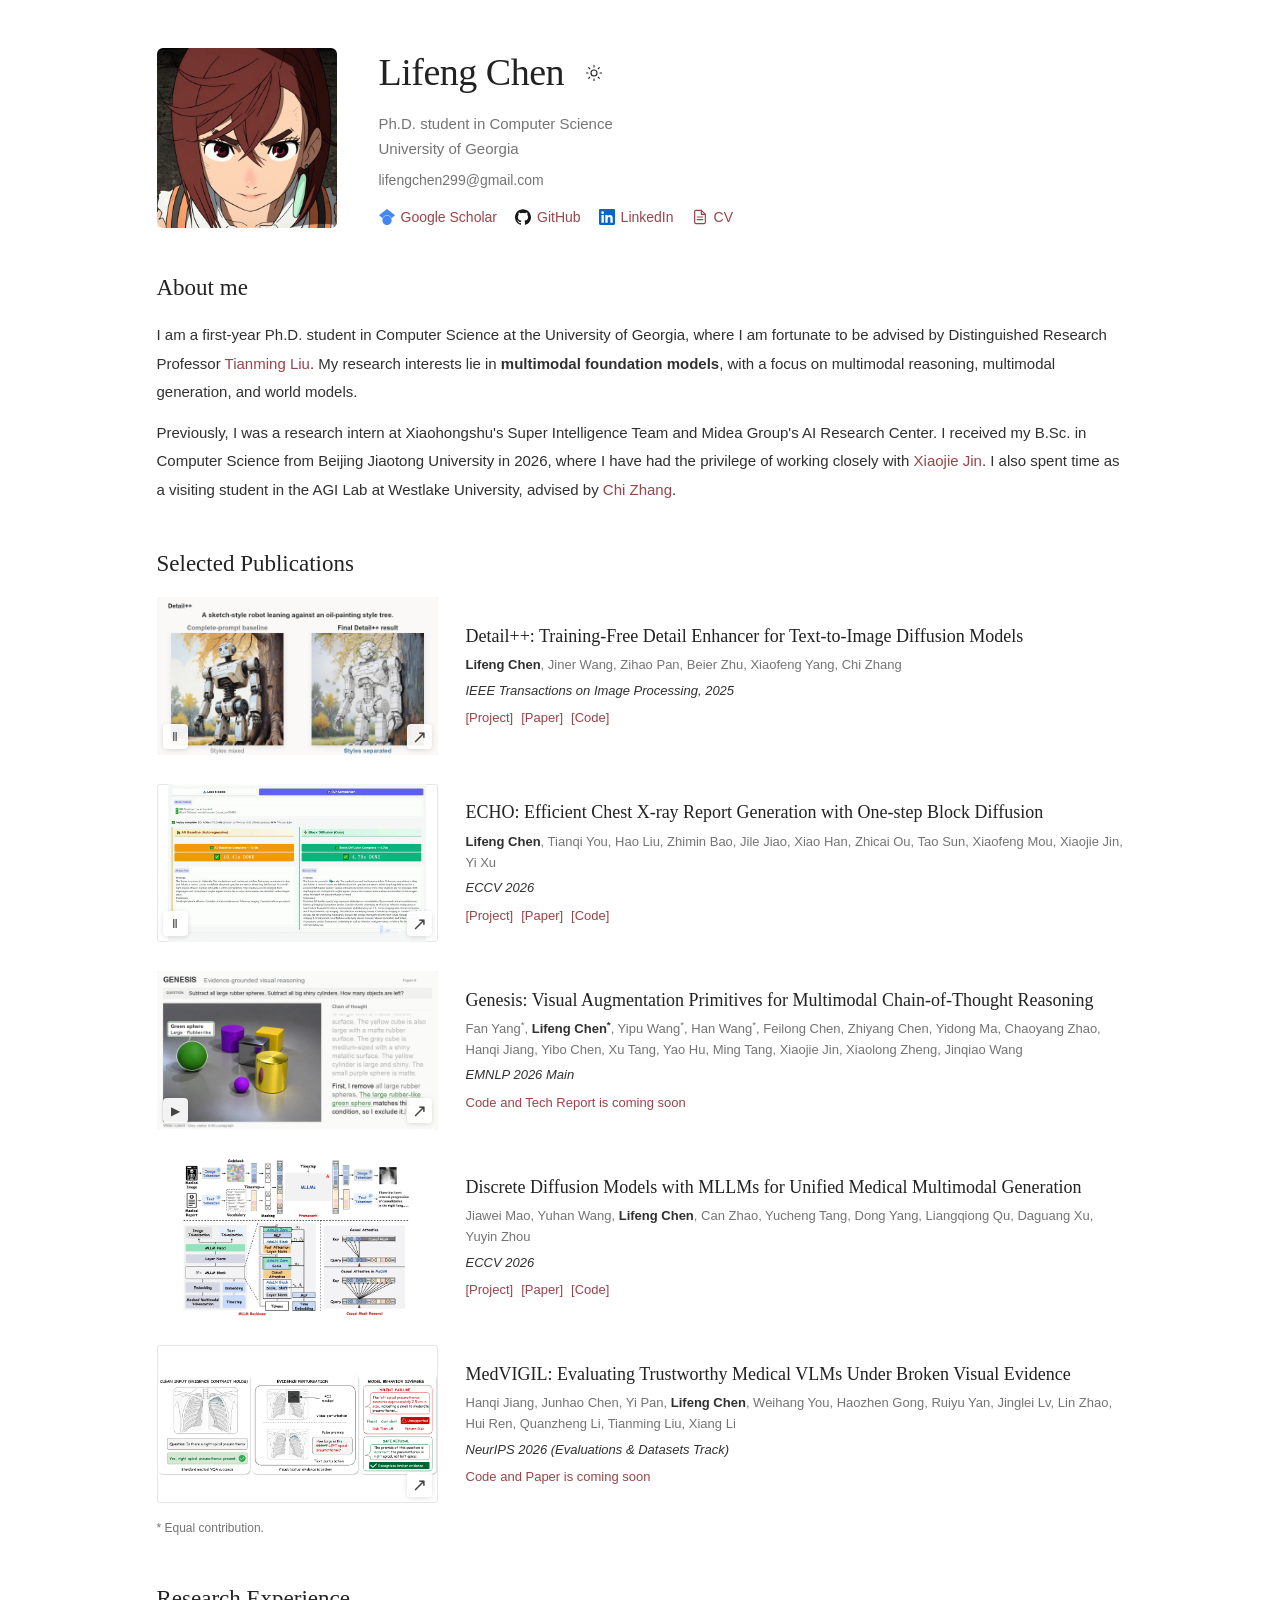
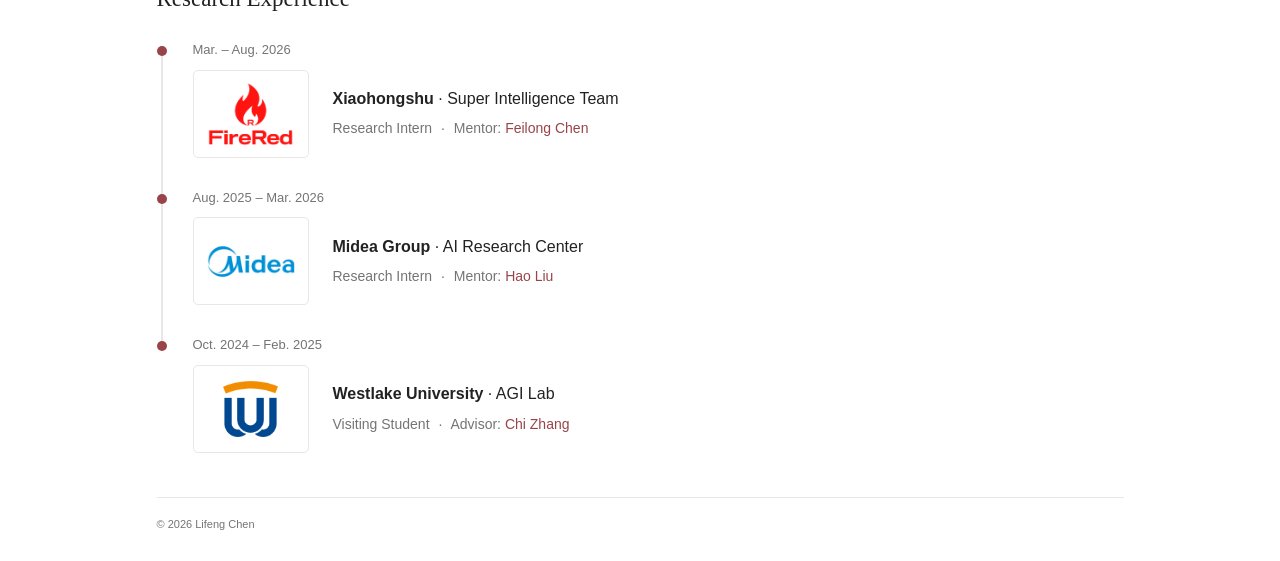
==== index.html @ bebcadd4 "Synchronize GENESIS phrase color with grounded visual cues" ====
<!doctype html>
<html lang="en">
<head>
  <meta charset="utf-8">
  <meta name="viewport" content="width=device-width, initial-scale=1">
  <meta name="color-scheme" content="light dark">
  <meta name="description" content="Lifeng Chen is a Computer Science Ph.D. student at the University of Georgia, researching multimodal foundation models, multimodal reasoning and generation, and world models.">
  <meta property="og:type" content="website">
  <meta property="og:title" content="Lifeng Chen">
  <meta property="og:description" content="Computer Science Ph.D. student at the University of Georgia. Multimodal foundation models, reasoning and generation, and world models.">
  <meta property="og:url" content="https://clf28.github.io/">
  <meta property="og:image" content="https://clf28.github.io/assets/profile-anime.webp">
  <title>Lifeng Chen</title>
  <link rel="canonical" href="https://clf28.github.io/">
  <link rel="icon" href="assets/favicon-cat.ico" type="image/x-icon" sizes="16x16 32x32 48x48">
  <link rel="icon" href="assets/favicon-cat-32.png" type="image/png" sizes="32x32">
  <link rel="apple-touch-icon" href="assets/favicon-cat-180.png" sizes="180x180">
  <link rel="stylesheet" href="style.css?v=20261006-8">
  <script src="theme.js" defer></script>
  <script src="media.js?v=20261006-1" defer></script>
</head>
<body>
  <a class="skip-link" href="#about">Skip to content</a>
  <main class="page">
    <header class="profile">
      <img class="portrait" src="assets/profile-anime.webp" alt="selected anime profile illustration" width="180" height="180" fetchpriority="high">
      <div class="profile-copy">
        <div class="name-line">
          <h1>Lifeng Chen</h1>
          <button class="theme-toggle" type="button" aria-label="Switch to dark theme" aria-pressed="false" hidden>
            <svg class="sun-icon" viewBox="0 0 24 24" aria-hidden="true"><circle cx="12" cy="12" r="4"/><path d="M12 2v2m0 16v2M2 12h2m16 0h2M4.93 4.93l1.42 1.42m11.3 11.3 1.42 1.42M4.93 19.07l1.42-1.42m11.3-11.3 1.42-1.42"/></svg>
            <svg class="moon-icon" viewBox="0 0 24 24" aria-hidden="true"><path d="M20.4 15.2A8.8 8.8 0 0 1 8.8 3.6 8.8 8.8 0 1 0 20.4 15.2Z"/></svg>
          </button>
        </div>
        <p class="affiliation">Ph.D. student in Computer Science<br>University of Georgia</p>
        <a class="email" href="mailto:lifengchen299@gmail.com">lifengchen299@gmail.com</a>
        <nav class="social-links" aria-label="Contact and profiles">
          <a href="https://scholar.google.com/citations?user=o8NyxPIAAAAJ&amp;hl=en"><img class="social-logo" src="assets/google-scholar.svg" alt="" aria-hidden="true" width="16" height="16"><span class="social-label">Google Scholar</span></a>
          <a href="https://github.com/clf28"><img class="social-logo github-logo" src="assets/github.svg" alt="" aria-hidden="true" width="16" height="16"><span class="social-label">GitHub</span></a>
          <a href="https://www.linkedin.com/in/ccconstant-chen"><img class="social-logo" src="assets/linkedin.svg?v=2" alt="" aria-hidden="true" width="16" height="16"><span class="social-label">LinkedIn</span></a>
          <a href="assets/Lifeng_Chen_CV.pdf?v=20261006" target="_blank" rel="noopener"><svg class="social-logo" viewBox="0 0 24 24" fill="none" stroke="currentColor" stroke-width="1.8" stroke-linecap="round" stroke-linejoin="round" aria-hidden="true" width="16" height="16"><path d="M14 2H6a2 2 0 0 0-2 2v16a2 2 0 0 0 2 2h12a2 2 0 0 0 2-2V8Z"/><path d="M14 2v6h6M8 12h8M8 16h8"/></svg><span class="social-label">CV</span></a>
        </nav>
      </div>
    </header>

    <section id="about" aria-labelledby="about-title">
      <h2 id="about-title">About me</h2>
      <p>I am a first-year Ph.D. student in Computer Science at the University of Georgia, where I am fortunate to be advised by Distinguished Research Professor <a href="https://llm.franklinresearch.uga.edu/tianming-liu.html">Tianming Liu</a>. My research interests lie in <strong>multimodal foundation models</strong>, with a focus on multimodal reasoning, multimodal generation, and world models.</p>
      <p>Previously, I was a research intern at Xiaohongshu's Super Intelligence Team and Midea Group's AI Research Center. I received my B.Sc. in Computer Science from Beijing Jiaotong University in 2026, where I have had the privilege of working closely with <a href="https://faculty.bjtu.edu.cn/10327/">Xiaojie Jin</a>. I also spent time as a visiting student in the AGI Lab at Westlake University, advised by <a href="https://icoz69.github.io/">Chi Zhang</a>.</p>
    </section>

    <section id="publications" aria-labelledby="publications-title">
      <h2 id="publications-title">Selected Publications</h2>
      <div class="publications">
        <article class="publication">
          <div class="paper-figure paper-media" data-title="Detail++" data-media-type="video" data-media-src="assets/detail-demo.mp4?v=20261006-7">
            <video class="paper-preview" muted loop playsinline preload="none" poster="assets/detail-poster.jpg?v=20261006-7" width="1280" height="720" aria-hidden="true"><source src="assets/detail-demo.mp4?v=20261006-7" type="video/mp4"></video>
            <button class="media-open" type="button" aria-label="Watch Detail++ animation" aria-haspopup="dialog"><span class="media-expand" aria-hidden="true">↗</span></button>
            <button class="media-toggle" type="button" aria-label="Play Detail++ preview" hidden><span aria-hidden="true">▶</span></button>
          </div>
          <div class="paper-copy">
            <h3><a href="https://detail-plus-plus.github.io/">Detail++: Training-Free Detail Enhancer for Text-to-Image Diffusion Models</a></h3>
            <p class="authors"><strong>Lifeng Chen</strong>, Jiner Wang, Zihao Pan, Beier Zhu, Xiaofeng Yang, Chi Zhang</p>
            <p class="venue">IEEE Transactions on Image Processing, 2025</p>
            <nav class="paper-links" aria-label="Detail++ resources">
              <a href="https://detail-plus-plus.github.io/">[Project]</a>
              <a href="https://arxiv.org/abs/2507.17853">[Paper]</a>
              <a href="https://github.com/clf28/Detail-plus-plus">[Code]</a>
            </nav>
          </div>
        </article>

        <article class="publication">
          <div class="paper-figure paper-media" data-title="ECHO" data-media-type="video" data-media-src="assets/echo-demo.mp4">
            <video class="paper-preview" muted loop playsinline preload="none" poster="assets/echo-poster.jpg" width="1006" height="614" aria-hidden="true"><source src="assets/echo-demo.mp4" type="video/mp4"></video>
            <button class="media-open" type="button" aria-label="Watch ECHO demo" aria-haspopup="dialog"><span class="media-expand" aria-hidden="true">↗</span></button>
            <button class="media-toggle" type="button" aria-label="Play ECHO preview" hidden><span aria-hidden="true">▶</span></button>
          </div>
          <div class="paper-copy">
            <h3><a href="https://echo-midea-airc.github.io/">ECHO: Efficient Chest X-ray Report Generation with One-step Block Diffusion</a></h3>
            <p class="authors"><strong>Lifeng Chen</strong>, Tianqi You, Hao Liu, Zhimin Bao, Jile Jiao, Xiao Han, Zhicai Ou, Tao Sun, Xiaofeng Mou, Xiaojie Jin, Yi Xu</p>
            <p class="venue">ECCV 2026</p>
            <nav class="paper-links" aria-label="ECHO resources">
              <a href="https://echo-midea-airc.github.io/">[Project]</a>
              <a href="https://arxiv.org/abs/2604.09450">[Paper]</a>
              <a href="https://github.com/midea-ai/ECHO">[Code]</a>
            </nav>
          </div>
        </article>

        <article class="publication">
          <div class="paper-figure paper-media" data-title="GENESIS · Visual reasoning" data-media-type="video" data-media-src="assets/genesis-demo.mp4?v=20261006-10">
            <video class="paper-preview" muted loop playsinline preload="none" poster="assets/genesis-poster.jpg?v=20261006-10" width="1280" height="720" aria-hidden="true"><source src="assets/genesis-demo.mp4?v=20261006-10" type="video/mp4"></video>
            <button class="media-open" type="button" aria-label="Watch GENESIS visual reasoning animation" aria-haspopup="dialog"><span class="media-expand" aria-hidden="true">↗</span></button>
            <button class="media-toggle" type="button" aria-label="Play GENESIS preview" hidden><span aria-hidden="true">▶</span></button>
          </div>
          <div class="paper-copy">
            <h3>Genesis: Visual Augmentation Primitives for Multimodal Chain-of-Thought Reasoning</h3>
            <p class="authors">Fan Yang<sup>*</sup>, <strong>Lifeng Chen<sup>*</sup></strong>, Yipu Wang<sup>*</sup>, Han Wang<sup>*</sup>, Feilong Chen, Zhiyang Chen, Yidong Ma, Chaoyang Zhao, Hanqi Jiang, Yibo Chen, Xu Tang, Yao Hu, Ming Tang, Xiaojie Jin, Xiaolong Zheng, Jinqiao Wang</p>
            <p class="venue">EMNLP 2026 Main</p>
            <p class="paper-links paper-status">Code and Tech Report is coming soon</p>
          </div>
        </article>

        <article class="publication">
          <a class="paper-figure" href="https://jwmao1.github.io/MeDiM_web/" aria-label="MeDiM project page">
            <img src="assets/medim.webp" alt="MeDiM framework for unified medical image and report generation" width="720" height="497" loading="lazy">
          </a>
          <div class="paper-copy">
            <h3><a href="https://jwmao1.github.io/MeDiM_web/">Discrete Diffusion Models with MLLMs for Unified Medical Multimodal Generation</a></h3>
            <p class="authors">Jiawei Mao, Yuhan Wang, <strong>Lifeng Chen</strong>, Can Zhao, Yucheng Tang, Dong Yang, Liangqiong Qu, Daguang Xu, Yuyin Zhou</p>
            <p class="venue">ECCV 2026</p>
            <nav class="paper-links" aria-label="MeDiM resources">
              <a href="https://jwmao1.github.io/MeDiM_web/">[Project]</a>
              <a href="https://arxiv.org/abs/2510.06131">[Paper]</a>
              <a href="https://github.com/UCSC-VLAA/MeDiM">[Code]</a>
            </nav>
          </div>
        </article>

        <article class="publication">
          <div class="paper-figure paper-media" data-title="MedVIGIL" data-media-type="image" data-media-src="assets/medvigil-motivation.webp" data-media-alt="MedVIGIL motivation: clean evidence, visual and textual evidence perturbation, and silent failure versus safe refusal">
            <img src="assets/medvigil-motivation.webp" alt="MedVIGIL motivation: broken visual or textual evidence can cause confident unsupported answers, while trustworthy models recognize the problem" width="3924" height="1448" loading="lazy">
            <button class="media-open" type="button" aria-label="Enlarge MedVIGIL motivation figure" aria-haspopup="dialog"><span class="media-expand" aria-hidden="true">↗</span></button>
          </div>
          <div class="paper-copy">
            <h3>MedVIGIL: Evaluating Trustworthy Medical VLMs Under Broken Visual Evidence</h3>
            <p class="authors">Hanqi Jiang, Junhao Chen, Yi Pan, <strong>Lifeng Chen</strong>, Weihang You, Haozhen Gong, Ruiyu Yan, Jinglei Lv, Lin Zhao, Hui Ren, Quanzheng Li, Tianming Liu, Xiang Li</p>
            <p class="venue">NeurIPS 2026 (Evaluations &amp; Datasets Track)</p>
            <p class="paper-links paper-status">Code and Paper is coming soon</p>
          </div>
        </article>
      </div>
      <p class="publication-note">* Equal contribution.</p>
    </section>

    <section id="experience" aria-labelledby="experience-title">
      <h2 id="experience-title">Research Experience</h2>
      <div class="experience-list">
        <article class="experience">
          <p class="date">Mar. – Aug. 2026</p>
          <div class="experience-body">
            <div class="experience-logo logo-firered"><img src="assets/experience-firered.png" alt="FireRed logo" width="1606" height="1172" loading="lazy"></div>
            <div class="experience-position">
              <h3>Xiaohongshu <span class="team">· Super Intelligence Team</span></h3>
              <p class="role">Research Intern <span class="role-divider">·</span> Mentor: <a href="https://phellonchen.github.io/">Feilong Chen</a></p>
            </div>
          </div>
        </article>
        <article class="experience">
          <p class="date">Aug. 2025 – Mar. 2026</p>
          <div class="experience-body">
            <div class="experience-logo logo-midea"><img src="assets/experience-midea.png" alt="" width="480" height="360" loading="lazy"></div>
            <div class="experience-position">
              <h3>Midea Group <span class="team">· AI Research Center</span></h3>
              <p class="role">Research Intern <span class="role-divider">·</span> Mentor: <a href="https://scholar.google.com/citations?hl=en&amp;user=wFOk3PQAAAAJ">Hao Liu</a></p>
            </div>
          </div>
        </article>
        <article class="experience">
          <p class="date">Oct. 2024 – Feb. 2025</p>
          <div class="experience-body">
            <div class="experience-logo logo-westlake"><img src="assets/experience-westlake.png" alt="" width="315" height="316" loading="lazy"></div>
            <div class="experience-position">
              <h3>Westlake University <span class="team">· AGI Lab</span></h3>
              <p class="role">Visiting Student <span class="role-divider">·</span> Advisor: <a href="https://icoz69.github.io/">Chi Zhang</a></p>
            </div>
          </div>
        </article>
      </div>
    </section>

    <footer>
      <span>© 2026 Lifeng Chen</span>
    </footer>
  </main>
  <dialog class="media-dialog" id="media-dialog" aria-labelledby="media-dialog-title">
    <div class="media-dialog-header"><h2 id="media-dialog-title"></h2><button class="media-close" type="button" aria-label="Close media">×</button></div>
    <div class="media-dialog-content"></div>
  </dialog>
</body>
</html>
---- style.css ----
:root {
  color-scheme: light;
  --background: #fff;
  --text: #303030;
  --heading: #222;
  --muted: #747474;
  --link: #994449;
  --line: #e9e7e5;
  --tile: #f6f4f2;
}
:root[data-theme="dark"] {
  color-scheme: dark;
  --background: #191a1c;
  --text: #dededb;
  --heading: #f4f2ed;
  --muted: #a5a6a4;
  --link: #e49c9f;
  --line: #343537;
  --tile: #252629;
}
* { box-sizing: border-box; }
html { scroll-behavior: smooth; }
body {
  margin: 0;
  background: var(--background);
  color: var(--text);
  font-family: -apple-system, BlinkMacSystemFont, "Segoe UI", Arial, sans-serif;
  font-size: 15px;
  line-height: 1.8;
  -webkit-font-smoothing: antialiased;
}
a { color: var(--link); text-decoration: none; text-underline-offset: .2em; }
a:hover { text-decoration: underline; }
a:focus-visible, button:focus-visible { outline: 2px solid var(--link); outline-offset: 5px; border-radius: 2px; }
[hidden] { display: none !important; }
strong { font-weight: 600; }
p { margin: 0 0 12px; }
h1, h2, h3 { color: var(--heading); font-weight: 400; }
h1, h2, .paper-copy h3 { font-family: Georgia, "Times New Roman", serif; }
h1 { margin: 0; font-size: 38px; line-height: 1.25; letter-spacing: -.5px; }
h2 { margin: 0 0 18px; font-size: 23px; line-height: 1.35; }
h3 { margin: 0; font-size: 15px; line-height: 1.5; }
.page { max-width: 1023px; margin: 0 auto; padding: 48px 28px 26px; }
.profile { display: flex; align-items: center; gap: 42px; margin-bottom: 44px; }
.profile-copy { min-width: 0; flex: 1; }
.portrait { display: block; width: 180px; height: 180px; object-fit: cover; border-radius: 6px; flex: 0 0 auto; }
.name-line { display: flex; flex-wrap: wrap; align-items: center; gap: 14px; margin-bottom: 14px; }
.affiliation { color: var(--muted); line-height: 1.7; margin-bottom: 4px; }
.email { font-size: 14px; color: var(--muted); }
.social-links { display: flex; flex-wrap: wrap; align-items: center; gap: 10px 18px; margin-top: 14px; font-size: 14px; line-height: 20px; }
.social-links a { display: inline-flex; align-items: center; gap: 6px; min-height: 20px; white-space: nowrap; }
.social-label { display: block; line-height: 20px; }
.social-logo { display: block; width: 16px; height: 16px; object-fit: contain; flex: 0 0 16px; }
:root[data-theme="dark"] .social-logo.github-logo { filter: invert(1); }
.theme-toggle { border: 0; padding: 7px; background: transparent; color: var(--heading); cursor: pointer; line-height: 0; flex: 0 0 auto; }
.theme-toggle svg { width: 18px; height: 18px; fill: none; stroke: currentColor; stroke-width: 1.5; stroke-linecap: round; stroke-linejoin: round; }
.moon-icon { display: none; }
:root[data-theme="dark"] .sun-icon { display: none; }
:root[data-theme="dark"] .moon-icon { display: inline; }
section { margin-bottom: 44px; scroll-margin-top: 24px; }
#about p { line-height: 1.9; }
.publications { display: grid; gap: 29px; }
.publication { display: grid; grid-template-columns: 281px minmax(0, 1fr); gap: 28px; align-items: center; }
.paper-figure, .paper-wordmark { position: relative; width: 100%; aspect-ratio: 16 / 9; min-width: 0; border-radius: 3px; }
.paper-figure { display: flex; align-items: center; justify-content: center; background: #fff; }
.paper-figure img, .paper-figure video, .paper-wordmark img, .paper-wordmark video { position: absolute; inset: 0; display: block; width: 100%; height: 100%; object-fit: contain; border-radius: inherit; }
.paper-media { overflow: hidden; box-shadow: inset 0 0 0 1px var(--line); }
.media-open { position: absolute; inset: 0; width: 100%; border: 0; background: transparent; padding: 0; cursor: zoom-in; color: #444; }
.media-expand, .media-toggle { position: absolute; bottom: 6px; display: grid; place-items: center; width: 25px; height: 25px; background: rgb(255 255 255 / 92%); box-shadow: 0 1px 5px rgb(0 0 0 / 13%); border-radius: 4px; font: 18px/1 Arial, sans-serif; color: #444; }
.media-expand { right: 6px; }
.media-toggle { left: 6px; border: 0; cursor: pointer; font-size: 12px; padding: 0; }
.media-open:focus-visible { outline-offset: -3px; }
.media-toggle:focus-visible { outline-offset: 2px; }
.media-dialog { width: min(1080px, calc(100vw - 32px)); max-height: calc(100dvh - 32px); padding: 18px; border: 1px solid var(--line); border-radius: 8px; background: var(--background); color: var(--text); }
.media-dialog::backdrop { background: rgb(0 0 0 / 68%); }
.media-dialog-header { display: flex; align-items: center; justify-content: space-between; gap: 16px; margin-bottom: 12px; }
.media-dialog-header h2 { margin: 0; font-size: 20px; }
.media-close { width: 32px; height: 32px; border: 0; background: var(--tile); color: var(--text); border-radius: 4px; font: 25px/1 Arial, sans-serif; cursor: pointer; }
.media-dialog-content img, .media-dialog-content video { display: block; width: 100%; max-height: calc(100dvh - 118px); object-fit: contain; background: #fff; }
body.media-is-open { overflow: hidden; }
.paper-copy h3 { font-size: 18px; line-height: 1.45; margin-bottom: 5px; }
.paper-copy h3 a { color: var(--heading); }
.authors { font-size: 13px; line-height: 1.65; color: var(--muted); margin-bottom: 3px; }
.authors strong { color: var(--text); }
.venue { font-size: 13px; font-style: italic; margin-bottom: 5px; }
.paper-status { color: var(--link); margin: 0; }
.paper-links { display: flex; flex-wrap: wrap; gap: 8px; font-size: 13px; line-height: 1.7; }
.paper-wordmark { display: flex; flex-direction: column; justify-content: center; align-items: center; background: var(--tile); }
.paper-wordmark span { font-family: Georgia, serif; font-size: 25px; color: var(--heading); }
.paper-wordmark small { margin-top: 4px; color: var(--muted); font-size: 10px; letter-spacing: .4px; }
.publication-note { color: var(--muted); font-size: 12px; line-height: 1.7; margin: 15px 0 0; }
sup { font-size: .75em; line-height: 0; }
.experience-list { margin-top: 26px; padding-left: 36px; }
.experience { position: relative; padding-bottom: 30px; }
.experience:last-child { padding-bottom: 0; }
.experience::before { content: ""; position: absolute; left: -36px; top: 6px; width: 10px; height: 10px; border-radius: 50%; background: var(--link); z-index: 1; }
.experience:not(:last-child)::after { content: ""; position: absolute; left: -32px; top: 11px; bottom: -11px; width: 2px; background: var(--line); }
.experience-body { display: grid; grid-template-columns: 116px minmax(0, 1fr); align-items: center; gap: 24px; margin-top: 9px; }
.experience-logo { display: flex; align-items: center; justify-content: center; width: 116px; height: 88px; overflow: hidden; background: #fff; border: 1px solid var(--line); border-radius: 5px; }
.experience-logo img { display: block; flex: 0 0 auto; max-width: 100%; max-height: 100%; object-fit: contain; }
.logo-firered img { width: 88px; height: 64px; }
.logo-midea img { width: 108px; height: 81px; }
.logo-westlake img { width: 56px; height: 56px; }
.experience-position { min-width: 0; }
.experience h3 { font-size: 16px; font-weight: 600; line-height: 1.6; }
.team { font-weight: 400; }
.experience .date { font-size: 13px; line-height: 1.6; color: var(--muted); margin: 0; white-space: nowrap; }
.experience .role { font-size: 14px; line-height: 1.8; color: var(--muted); margin: 5px 0 0; }
.experience .role a { white-space: nowrap; }
.role-divider { margin: 0 5px; }
footer { display: flex; justify-content: space-between; flex-wrap: wrap; gap: 5px 20px; border-top: 1px solid var(--line); padding-top: 17px; color: var(--muted); font-size: 11px; }
footer a { color: var(--muted); }
.skip-link { position: fixed; top: 8px; left: 8px; padding: 6px 12px; background: var(--background); transform: translateY(-150%); z-index: 1; }
.skip-link:focus { transform: translateY(0); }
@media (max-width: 680px) {
  .page { padding: 30px 22px 22px; }
  .profile { gap: 23px; margin-bottom: 35px; }
  .portrait { width: 124px; height: 124px; }
  h1 { font-size: 30px; }
  .name-line { gap: 8px; margin-bottom: 8px; }
  .affiliation { font-size: 13px; }
  .email { font-size: 12px; overflow-wrap: anywhere; }
  .social-links { gap: 8px; margin-top: 9px; font-size: 12px; }
  .publication { grid-template-columns: minmax(0, 1fr); gap: 13px; }
  .paper-figure, .paper-wordmark { width: min(100%, 360px); }
  .paper-copy h3 { font-size: 17px; }
  .experience-list { padding-left: 30px; }
  .experience::before { left: -30px; }
  .experience:not(:last-child)::after { left: -26px; }
  .experience-body { grid-template-columns: 96px minmax(0, 1fr); gap: 17px; }
  .experience-logo { width: 96px; height: 76px; }
  .logo-firered img { width: 72px; height: 54px; }
  .logo-midea img { width: 96px; height: 72px; }
  .logo-westlake img { width: 48px; height: 48px; }
  .experience .date { font-size: 12px; }
  .experience h3 { font-size: 15px; }
  .experience .role { font-size: 13px; }
  section { margin-bottom: 36px; }
}
@media (max-width: 460px) {
  .profile { align-items: flex-start; gap: 18px; }
  .portrait { width: 92px; height: 92px; }
  h1 { font-size: 27px; }
  .name-line { gap: 2px; }
  .theme-toggle { padding: 5px; }
  .affiliation { line-height: 1.5; }
  .social-links { gap: 7px; }
  .publication { grid-template-columns: 1fr; gap: 13px; }
  .paper-figure, .paper-wordmark { width: 100%; }
  .publications { gap: 28px; }
  h2 { font-size: 22px; }
}
@media (max-width: 360px) {
  .profile { gap: 14px; }
  .portrait { width: 80px; height: 80px; }
  h1 { font-size: 24px; }
  .experience-body { grid-template-columns: 80px minmax(0, 1fr); gap: 13px; }
  .experience-logo { width: 80px; height: 68px; }
  .logo-firered img { width: 60px; height: 48px; }
  .logo-midea img { width: 80px; height: 60px; }
  .logo-westlake img { width: 44px; height: 44px; }
}
@media (prefers-reduced-motion: reduce) { html { scroll-behavior: auto; } }
@media print {
  :root { --background: #fff; --text: #222; --heading: #111; --muted: #555; --link: #333; }
  .page { max-width: none; padding: 0; }
  .theme-toggle, .skip-link, footer { display: none !important; }
  .publication, .experience { break-inside: avoid; }
  section { margin-bottom: 24px; }
}
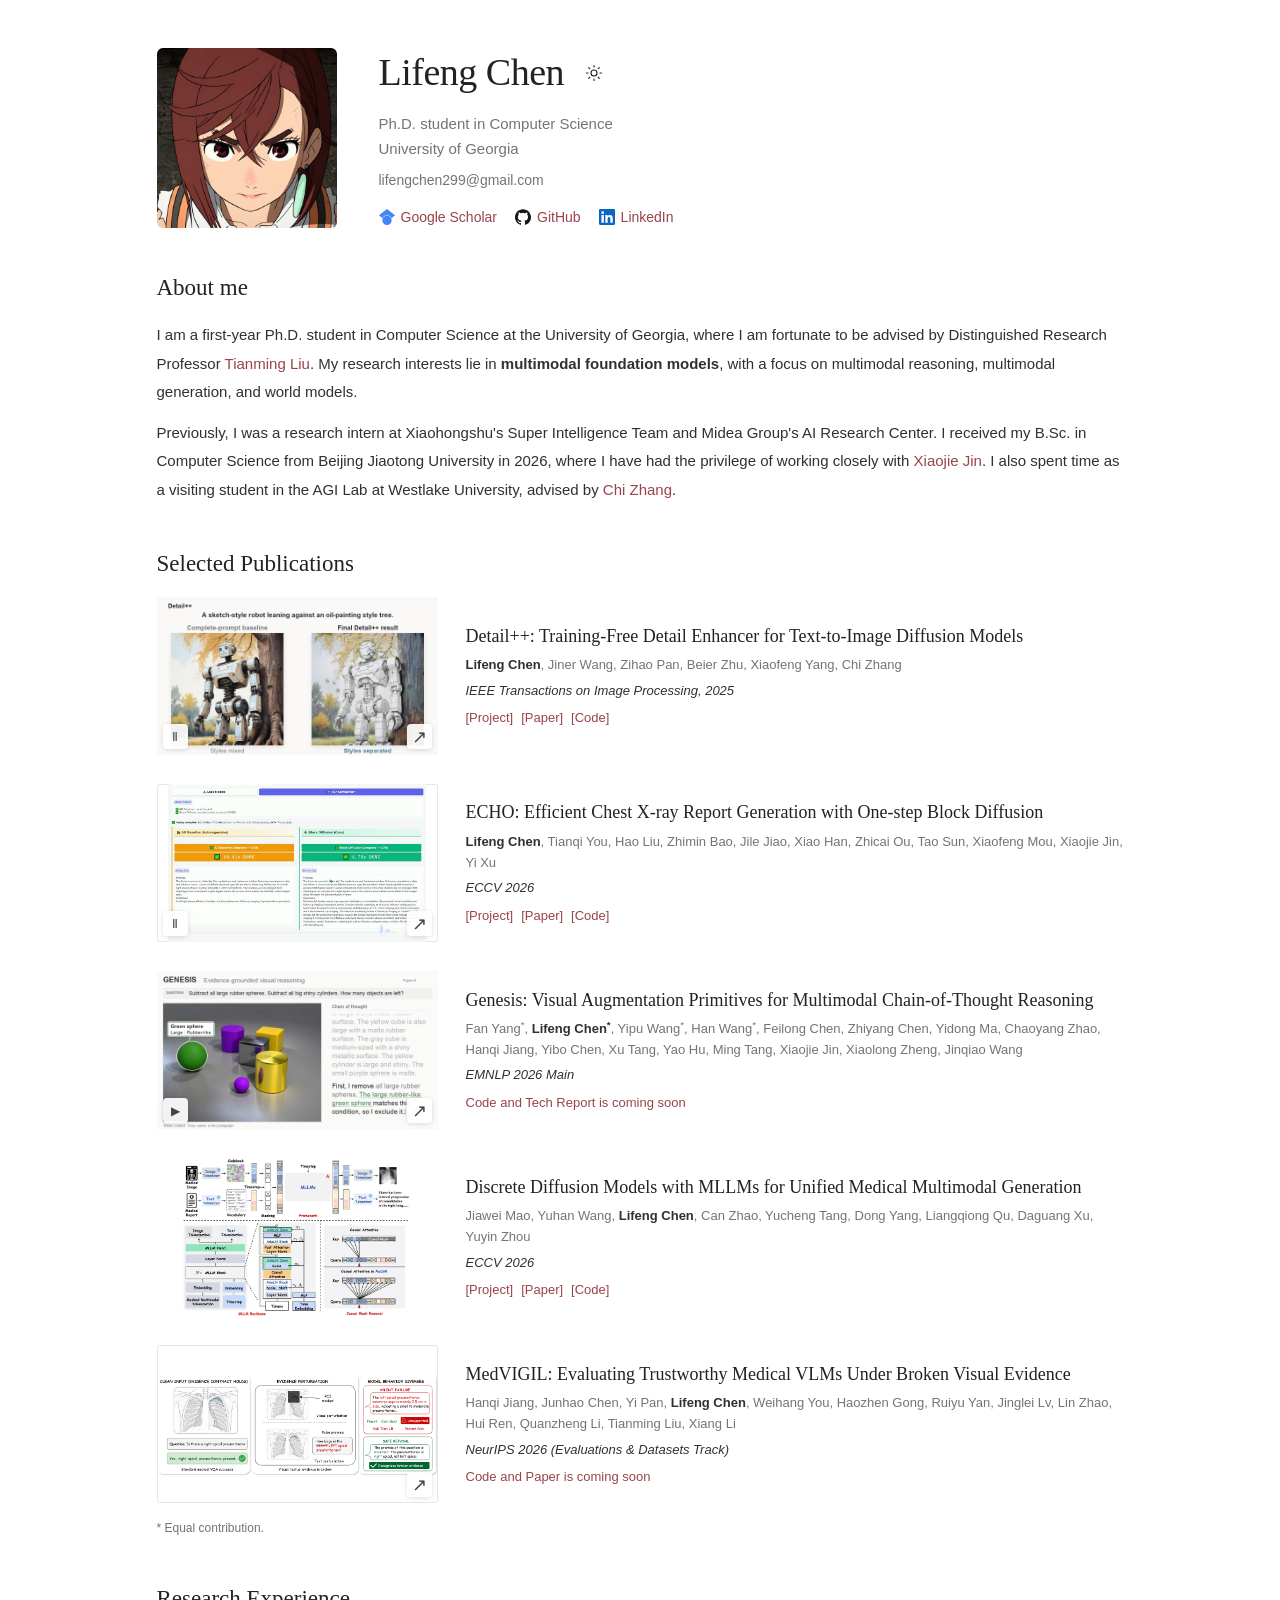
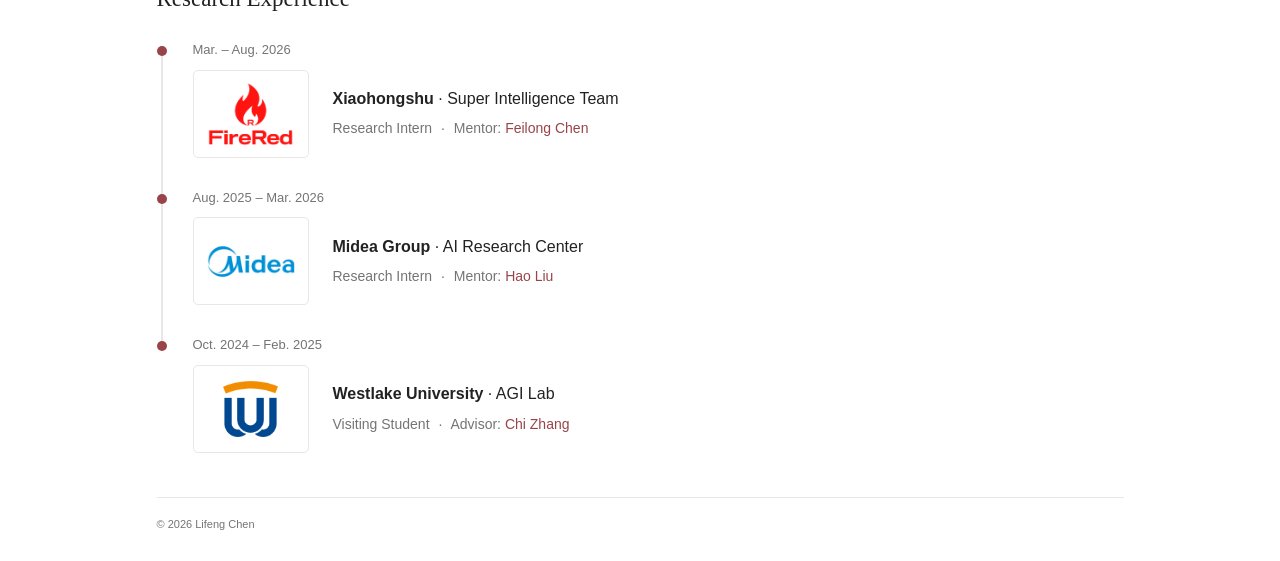
==== commit c49f28a6: "Remove CV profile link and unused PDF" ====
--- a/index.html
+++ b/index.html
@@ -38,7 +38,6 @@
           <a href="https://scholar.google.com/citations?user=o8NyxPIAAAAJ&amp;hl=en"><img class="social-logo" src="assets/google-scholar.svg" alt="" aria-hidden="true" width="16" height="16"><span class="social-label">Google Scholar</span></a>
           <a href="https://github.com/clf28"><img class="social-logo github-logo" src="assets/github.svg" alt="" aria-hidden="true" width="16" height="16"><span class="social-label">GitHub</span></a>
           <a href="https://www.linkedin.com/in/ccconstant-chen"><img class="social-logo" src="assets/linkedin.svg?v=2" alt="" aria-hidden="true" width="16" height="16"><span class="social-label">LinkedIn</span></a>
-          <a href="assets/Lifeng_Chen_CV.pdf?v=20261006" target="_blank" rel="noopener"><svg class="social-logo" viewBox="0 0 24 24" fill="none" stroke="currentColor" stroke-width="1.8" stroke-linecap="round" stroke-linejoin="round" aria-hidden="true" width="16" height="16"><path d="M14 2H6a2 2 0 0 0-2 2v16a2 2 0 0 0 2 2h12a2 2 0 0 0 2-2V8Z"/><path d="M14 2v6h6M8 12h8M8 16h8"/></svg><span class="social-label">CV</span></a>
         </nav>
       </div>
     </header>
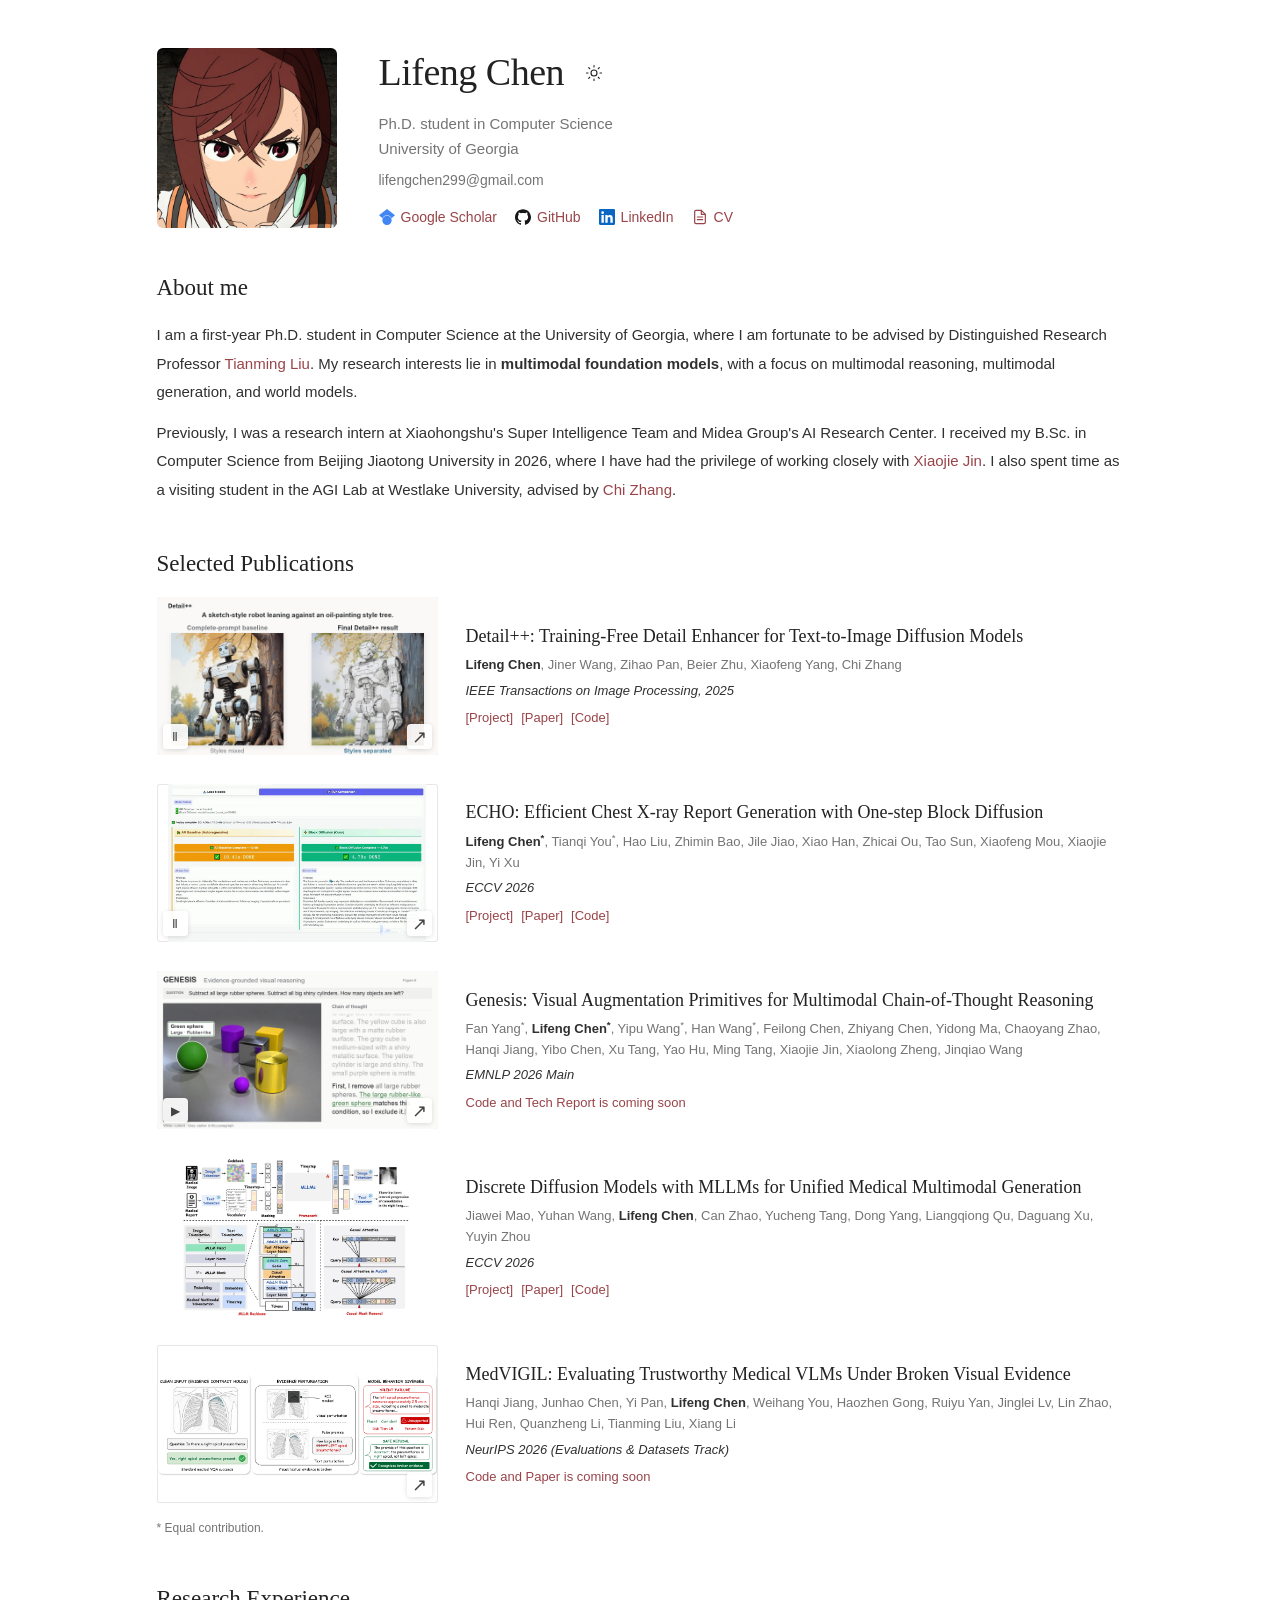
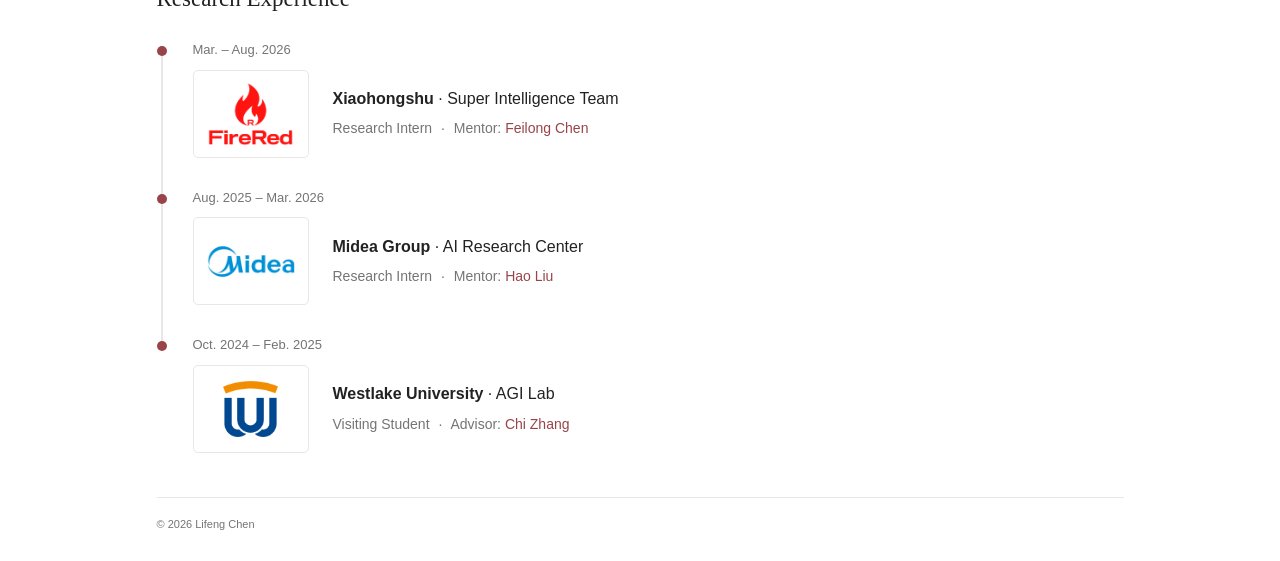
==== commit d1fcb83d: "Add updated CV and ECHO equal-contribution marks" ====
--- a/index.html
+++ b/index.html
@@ -38,6 +38,7 @@
           <a href="https://scholar.google.com/citations?user=o8NyxPIAAAAJ&amp;hl=en"><img class="social-logo" src="assets/google-scholar.svg" alt="" aria-hidden="true" width="16" height="16"><span class="social-label">Google Scholar</span></a>
           <a href="https://github.com/clf28"><img class="social-logo github-logo" src="assets/github.svg" alt="" aria-hidden="true" width="16" height="16"><span class="social-label">GitHub</span></a>
           <a href="https://www.linkedin.com/in/ccconstant-chen"><img class="social-logo" src="assets/linkedin.svg?v=2" alt="" aria-hidden="true" width="16" height="16"><span class="social-label">LinkedIn</span></a>
+          <a href="assets/Lifeng_Chen_CV.pdf?v=20261006-2" target="_blank" rel="noopener"><svg class="social-logo" viewBox="0 0 24 24" fill="none" stroke="currentColor" stroke-width="1.8" stroke-linecap="round" stroke-linejoin="round" aria-hidden="true" width="16" height="16"><path d="M14 2H6a2 2 0 0 0-2 2v16a2 2 0 0 0 2 2h12a2 2 0 0 0 2-2V8Z"/><path d="M14 2v6h6M8 12h8M8 16h8"/></svg><span class="social-label">CV</span></a>
         </nav>
       </div>
     </header>
@@ -77,7 +78,7 @@
           </div>
           <div class="paper-copy">
             <h3><a href="https://echo-midea-airc.github.io/">ECHO: Efficient Chest X-ray Report Generation with One-step Block Diffusion</a></h3>
-            <p class="authors"><strong>Lifeng Chen</strong>, Tianqi You, Hao Liu, Zhimin Bao, Jile Jiao, Xiao Han, Zhicai Ou, Tao Sun, Xiaofeng Mou, Xiaojie Jin, Yi Xu</p>
+            <p class="authors"><strong>Lifeng Chen<sup>*</sup></strong>, Tianqi You<sup>*</sup>, Hao Liu, Zhimin Bao, Jile Jiao, Xiao Han, Zhicai Ou, Tao Sun, Xiaofeng Mou, Xiaojie Jin, Yi Xu</p>
             <p class="venue">ECCV 2026</p>
             <nav class="paper-links" aria-label="ECHO resources">
               <a href="https://echo-midea-airc.github.io/">[Project]</a>
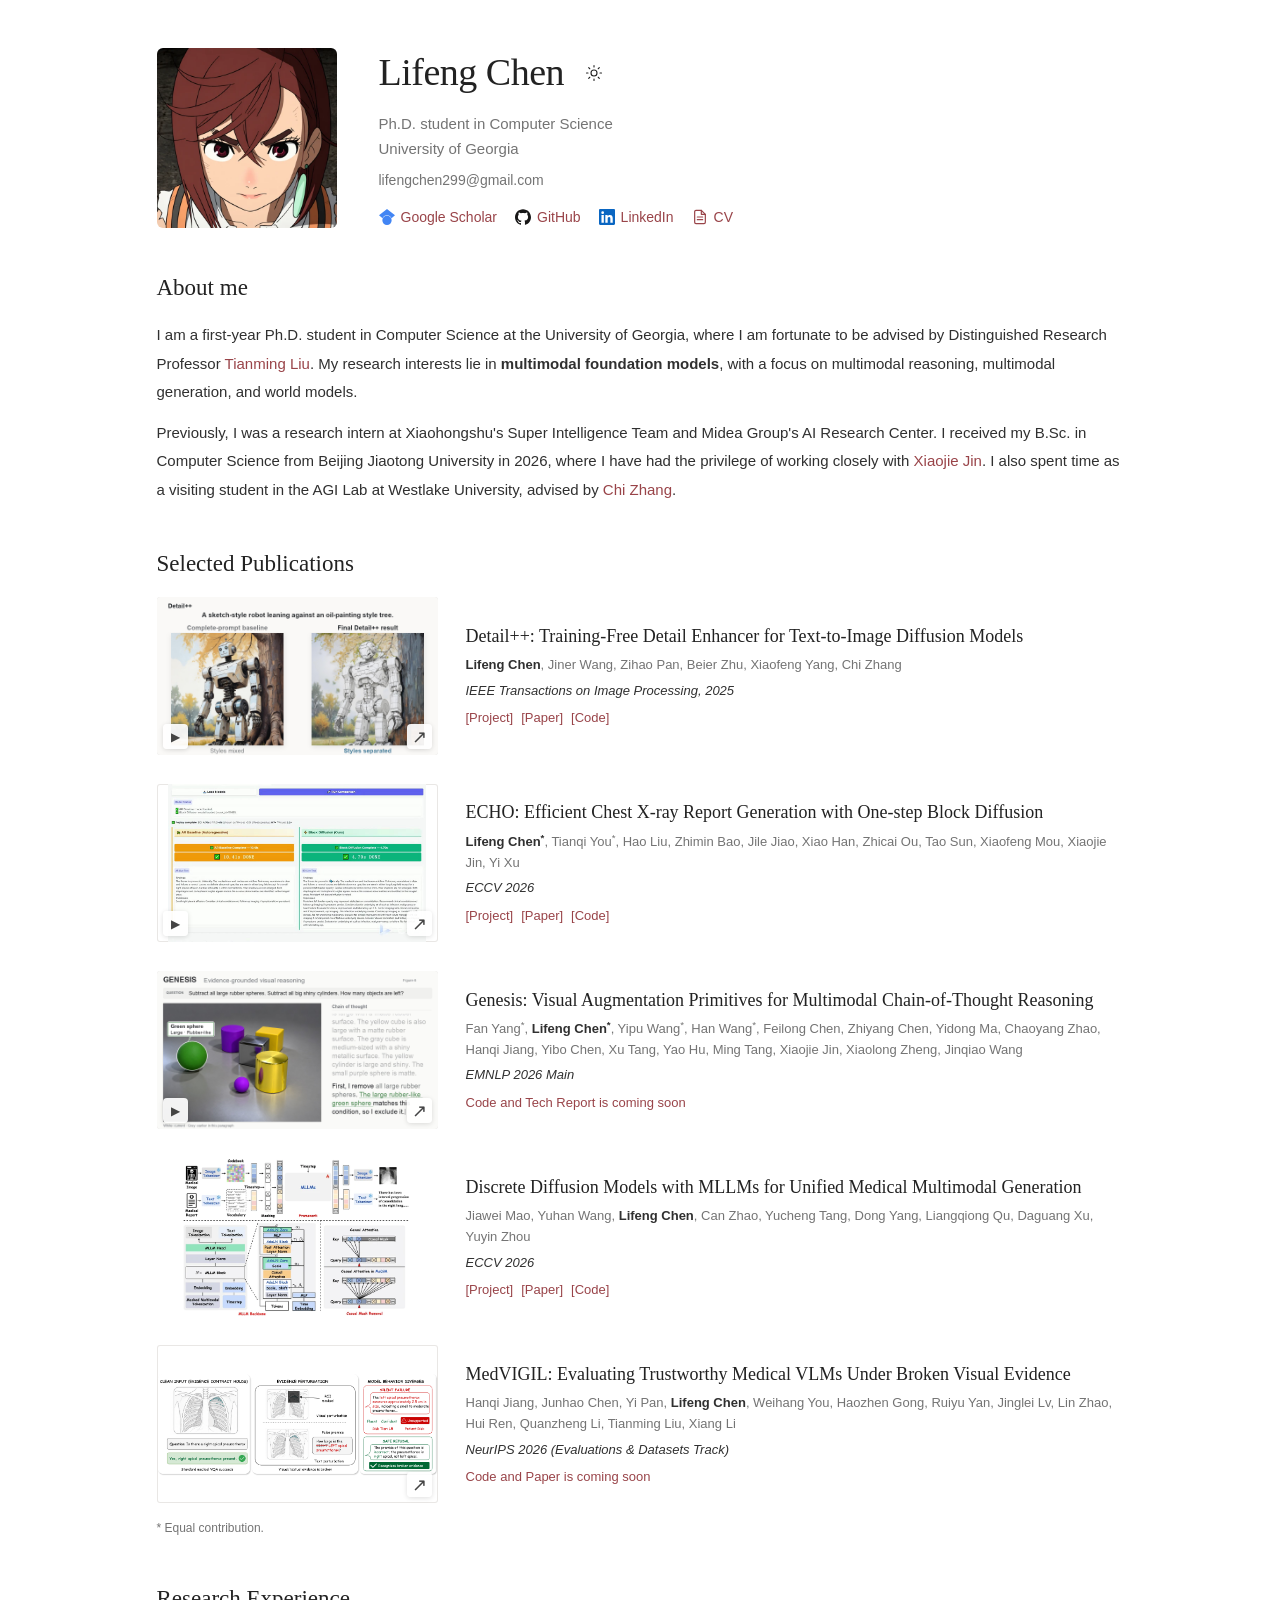
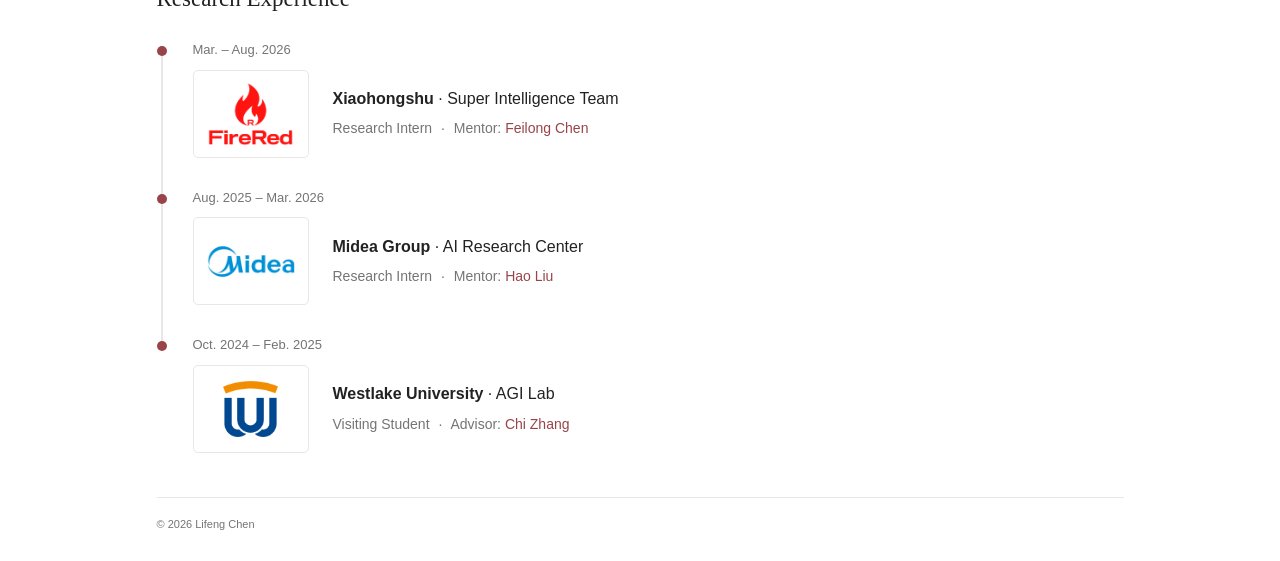
==== commit 0ca1bad1: "Refresh CV PDF and cache version" ====
--- a/index.html
+++ b/index.html
@@ -38,7 +38,7 @@
           <a href="https://scholar.google.com/citations?user=o8NyxPIAAAAJ&amp;hl=en"><img class="social-logo" src="assets/google-scholar.svg" alt="" aria-hidden="true" width="16" height="16"><span class="social-label">Google Scholar</span></a>
           <a href="https://github.com/clf28"><img class="social-logo github-logo" src="assets/github.svg" alt="" aria-hidden="true" width="16" height="16"><span class="social-label">GitHub</span></a>
           <a href="https://www.linkedin.com/in/ccconstant-chen"><img class="social-logo" src="assets/linkedin.svg?v=2" alt="" aria-hidden="true" width="16" height="16"><span class="social-label">LinkedIn</span></a>
-          <a href="assets/Lifeng_Chen_CV.pdf?v=20261006-2" target="_blank" rel="noopener"><svg class="social-logo" viewBox="0 0 24 24" fill="none" stroke="currentColor" stroke-width="1.8" stroke-linecap="round" stroke-linejoin="round" aria-hidden="true" width="16" height="16"><path d="M14 2H6a2 2 0 0 0-2 2v16a2 2 0 0 0 2 2h12a2 2 0 0 0 2-2V8Z"/><path d="M14 2v6h6M8 12h8M8 16h8"/></svg><span class="social-label">CV</span></a>
+          <a href="assets/Lifeng_Chen_CV.pdf?v=20261006-3" target="_blank" rel="noopener"><svg class="social-logo" viewBox="0 0 24 24" fill="none" stroke="currentColor" stroke-width="1.8" stroke-linecap="round" stroke-linejoin="round" aria-hidden="true" width="16" height="16"><path d="M14 2H6a2 2 0 0 0-2 2v16a2 2 0 0 0 2 2h12a2 2 0 0 0 2-2V8Z"/><path d="M14 2v6h6M8 12h8M8 16h8"/></svg><span class="social-label">CV</span></a>
         </nav>
       </div>
     </header>
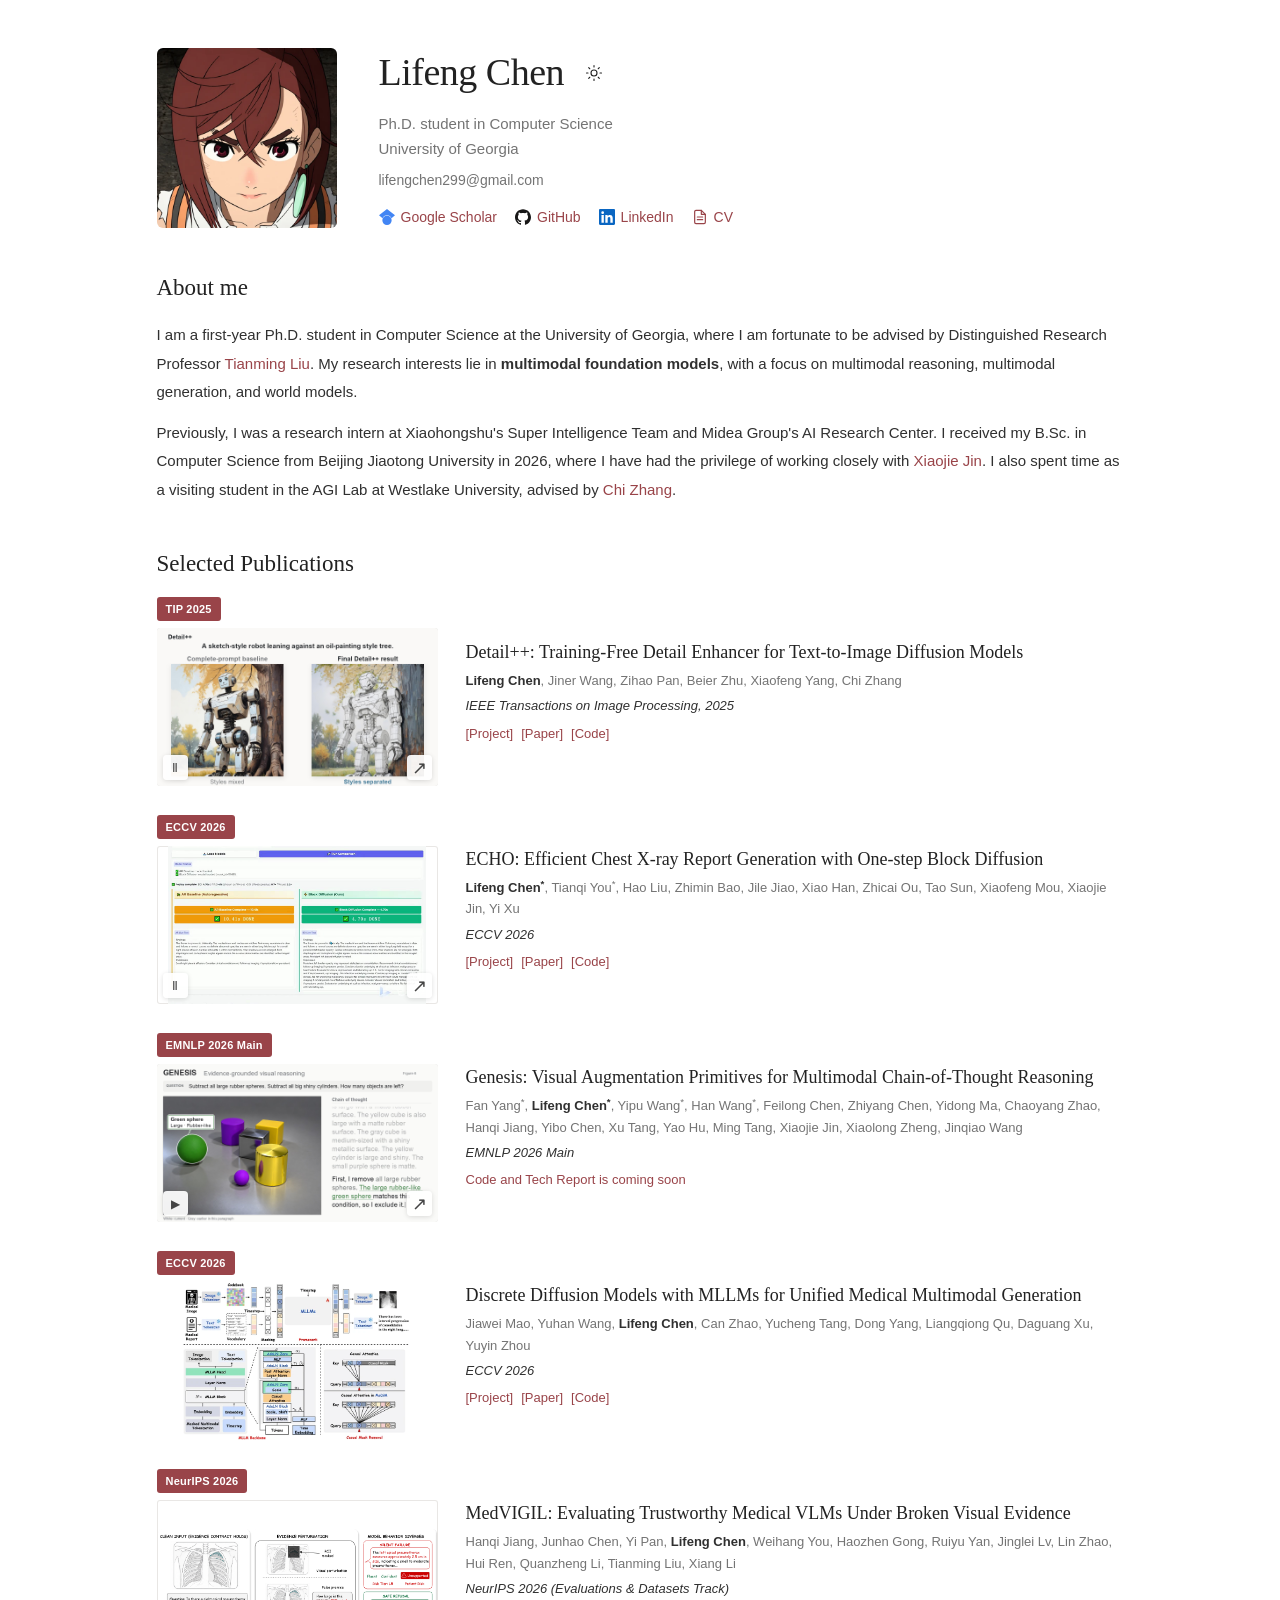
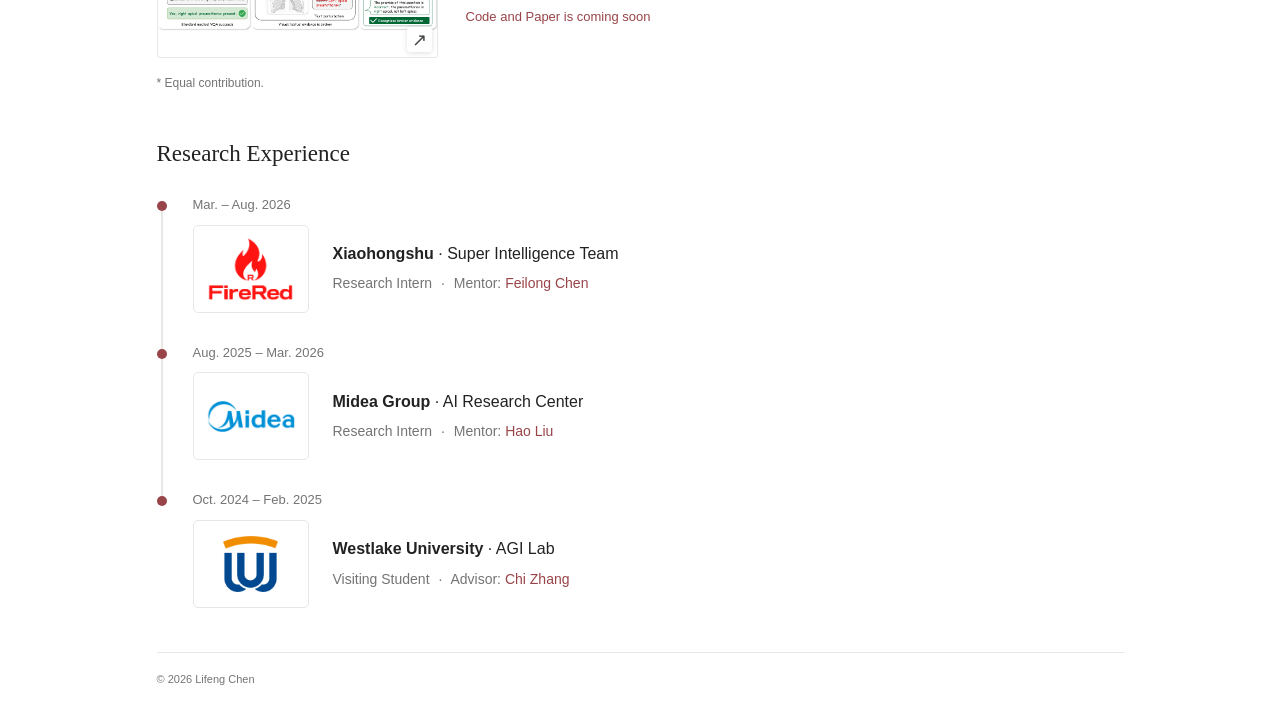
==== commit 72794546: "Add publication venue badges above media previews" ====
--- a/index.html
+++ b/index.html
@@ -15,7 +15,7 @@
   <link rel="icon" href="assets/favicon-cat.ico" type="image/x-icon" sizes="16x16 32x32 48x48">
   <link rel="icon" href="assets/favicon-cat-32.png" type="image/png" sizes="32x32">
   <link rel="apple-touch-icon" href="assets/favicon-cat-180.png" sizes="180x180">
-  <link rel="stylesheet" href="style.css?v=20261006-8">
+  <link rel="stylesheet" href="style.css?v=20261006-9">
   <script src="theme.js" defer></script>
   <script src="media.js?v=20261006-1" defer></script>
 </head>
@@ -53,10 +53,13 @@
       <h2 id="publications-title">Selected Publications</h2>
       <div class="publications">
         <article class="publication">
-          <div class="paper-figure paper-media" data-title="Detail++" data-media-type="video" data-media-src="assets/detail-demo.mp4?v=20261006-7">
-            <video class="paper-preview" muted loop playsinline preload="none" poster="assets/detail-poster.jpg?v=20261006-7" width="1280" height="720" aria-hidden="true"><source src="assets/detail-demo.mp4?v=20261006-7" type="video/mp4"></video>
-            <button class="media-open" type="button" aria-label="Watch Detail++ animation" aria-haspopup="dialog"><span class="media-expand" aria-hidden="true">↗</span></button>
-            <button class="media-toggle" type="button" aria-label="Play Detail++ preview" hidden><span aria-hidden="true">▶</span></button>
+          <div class="paper-visual">
+            <span class="venue-badge" aria-hidden="true">TIP 2025</span>
+            <div class="paper-figure paper-media" data-title="Detail++" data-media-type="video" data-media-src="assets/detail-demo.mp4?v=20261006-7">
+              <video class="paper-preview" muted loop playsinline preload="none" poster="assets/detail-poster.jpg?v=20261006-7" width="1280" height="720" aria-hidden="true"><source src="assets/detail-demo.mp4?v=20261006-7" type="video/mp4"></video>
+              <button class="media-open" type="button" aria-label="Watch Detail++ animation" aria-haspopup="dialog"><span class="media-expand" aria-hidden="true">↗</span></button>
+              <button class="media-toggle" type="button" aria-label="Play Detail++ preview" hidden><span aria-hidden="true">▶</span></button>
+            </div>
           </div>
           <div class="paper-copy">
             <h3><a href="https://detail-plus-plus.github.io/">Detail++: Training-Free Detail Enhancer for Text-to-Image Diffusion Models</a></h3>
@@ -71,10 +74,13 @@
         </article>
 
         <article class="publication">
-          <div class="paper-figure paper-media" data-title="ECHO" data-media-type="video" data-media-src="assets/echo-demo.mp4">
-            <video class="paper-preview" muted loop playsinline preload="none" poster="assets/echo-poster.jpg" width="1006" height="614" aria-hidden="true"><source src="assets/echo-demo.mp4" type="video/mp4"></video>
-            <button class="media-open" type="button" aria-label="Watch ECHO demo" aria-haspopup="dialog"><span class="media-expand" aria-hidden="true">↗</span></button>
-            <button class="media-toggle" type="button" aria-label="Play ECHO preview" hidden><span aria-hidden="true">▶</span></button>
+          <div class="paper-visual">
+            <span class="venue-badge" aria-hidden="true">ECCV 2026</span>
+            <div class="paper-figure paper-media" data-title="ECHO" data-media-type="video" data-media-src="assets/echo-demo.mp4">
+              <video class="paper-preview" muted loop playsinline preload="none" poster="assets/echo-poster.jpg" width="1006" height="614" aria-hidden="true"><source src="assets/echo-demo.mp4" type="video/mp4"></video>
+              <button class="media-open" type="button" aria-label="Watch ECHO demo" aria-haspopup="dialog"><span class="media-expand" aria-hidden="true">↗</span></button>
+              <button class="media-toggle" type="button" aria-label="Play ECHO preview" hidden><span aria-hidden="true">▶</span></button>
+            </div>
           </div>
           <div class="paper-copy">
             <h3><a href="https://echo-midea-airc.github.io/">ECHO: Efficient Chest X-ray Report Generation with One-step Block Diffusion</a></h3>
@@ -89,10 +95,13 @@
         </article>
 
         <article class="publication">
-          <div class="paper-figure paper-media" data-title="GENESIS · Visual reasoning" data-media-type="video" data-media-src="assets/genesis-demo.mp4?v=20261006-10">
-            <video class="paper-preview" muted loop playsinline preload="none" poster="assets/genesis-poster.jpg?v=20261006-10" width="1280" height="720" aria-hidden="true"><source src="assets/genesis-demo.mp4?v=20261006-10" type="video/mp4"></video>
-            <button class="media-open" type="button" aria-label="Watch GENESIS visual reasoning animation" aria-haspopup="dialog"><span class="media-expand" aria-hidden="true">↗</span></button>
-            <button class="media-toggle" type="button" aria-label="Play GENESIS preview" hidden><span aria-hidden="true">▶</span></button>
+          <div class="paper-visual">
+            <span class="venue-badge" aria-hidden="true">EMNLP 2026 Main</span>
+            <div class="paper-figure paper-media" data-title="GENESIS · Visual reasoning" data-media-type="video" data-media-src="assets/genesis-demo.mp4?v=20261006-10">
+              <video class="paper-preview" muted loop playsinline preload="none" poster="assets/genesis-poster.jpg?v=20261006-10" width="1280" height="720" aria-hidden="true"><source src="assets/genesis-demo.mp4?v=20261006-10" type="video/mp4"></video>
+              <button class="media-open" type="button" aria-label="Watch GENESIS visual reasoning animation" aria-haspopup="dialog"><span class="media-expand" aria-hidden="true">↗</span></button>
+              <button class="media-toggle" type="button" aria-label="Play GENESIS preview" hidden><span aria-hidden="true">▶</span></button>
+            </div>
           </div>
           <div class="paper-copy">
             <h3>Genesis: Visual Augmentation Primitives for Multimodal Chain-of-Thought Reasoning</h3>
@@ -103,9 +112,12 @@
         </article>
 
         <article class="publication">
-          <a class="paper-figure" href="https://jwmao1.github.io/MeDiM_web/" aria-label="MeDiM project page">
-            <img src="assets/medim.webp" alt="MeDiM framework for unified medical image and report generation" width="720" height="497" loading="lazy">
-          </a>
+          <div class="paper-visual">
+            <span class="venue-badge" aria-hidden="true">ECCV 2026</span>
+            <a class="paper-figure" href="https://jwmao1.github.io/MeDiM_web/" aria-label="MeDiM project page">
+              <img src="assets/medim.webp" alt="MeDiM framework for unified medical image and report generation" width="720" height="497" loading="lazy">
+            </a>
+          </div>
           <div class="paper-copy">
             <h3><a href="https://jwmao1.github.io/MeDiM_web/">Discrete Diffusion Models with MLLMs for Unified Medical Multimodal Generation</a></h3>
             <p class="authors">Jiawei Mao, Yuhan Wang, <strong>Lifeng Chen</strong>, Can Zhao, Yucheng Tang, Dong Yang, Liangqiong Qu, Daguang Xu, Yuyin Zhou</p>
@@ -119,9 +131,12 @@
         </article>
 
         <article class="publication">
-          <div class="paper-figure paper-media" data-title="MedVIGIL" data-media-type="image" data-media-src="assets/medvigil-motivation.webp" data-media-alt="MedVIGIL motivation: clean evidence, visual and textual evidence perturbation, and silent failure versus safe refusal">
-            <img src="assets/medvigil-motivation.webp" alt="MedVIGIL motivation: broken visual or textual evidence can cause confident unsupported answers, while trustworthy models recognize the problem" width="3924" height="1448" loading="lazy">
-            <button class="media-open" type="button" aria-label="Enlarge MedVIGIL motivation figure" aria-haspopup="dialog"><span class="media-expand" aria-hidden="true">↗</span></button>
+          <div class="paper-visual">
+            <span class="venue-badge" aria-hidden="true">NeurIPS 2026</span>
+            <div class="paper-figure paper-media" data-title="MedVIGIL" data-media-type="image" data-media-src="assets/medvigil-motivation.webp" data-media-alt="MedVIGIL motivation: clean evidence, visual and textual evidence perturbation, and silent failure versus safe refusal">
+              <img src="assets/medvigil-motivation.webp" alt="MedVIGIL motivation: broken visual or textual evidence can cause confident unsupported answers, while trustworthy models recognize the problem" width="3924" height="1448" loading="lazy">
+              <button class="media-open" type="button" aria-label="Enlarge MedVIGIL motivation figure" aria-haspopup="dialog"><span class="media-expand" aria-hidden="true">↗</span></button>
+            </div>
           </div>
           <div class="paper-copy">
             <h3>MedVIGIL: Evaluating Trustworthy Medical VLMs Under Broken Visual Evidence</h3>
--- a/style.css
+++ b/style.css
@@ -61,6 +61,8 @@
 #about p { line-height: 1.9; }
 .publications { display: grid; gap: 29px; }
 .publication { display: grid; grid-template-columns: 281px minmax(0, 1fr); gap: 28px; align-items: center; }
+.paper-visual { display: flex; flex-direction: column; align-items: flex-start; gap: 7px; min-width: 0; }
+.venue-badge { display: inline-block; max-width: 100%; padding: 3px 9px; border-radius: 3px; background: #994449; color: #fff; font-size: 11px; font-weight: 600; line-height: 18px; letter-spacing: .02em; }
 .paper-figure, .paper-wordmark { position: relative; width: 100%; aspect-ratio: 16 / 9; min-width: 0; border-radius: 3px; }
 .paper-figure { display: flex; align-items: center; justify-content: center; background: #fff; }
 .paper-figure img, .paper-figure video, .paper-wordmark img, .paper-wordmark video { position: absolute; inset: 0; display: block; width: 100%; height: 100%; object-fit: contain; border-radius: inherit; }
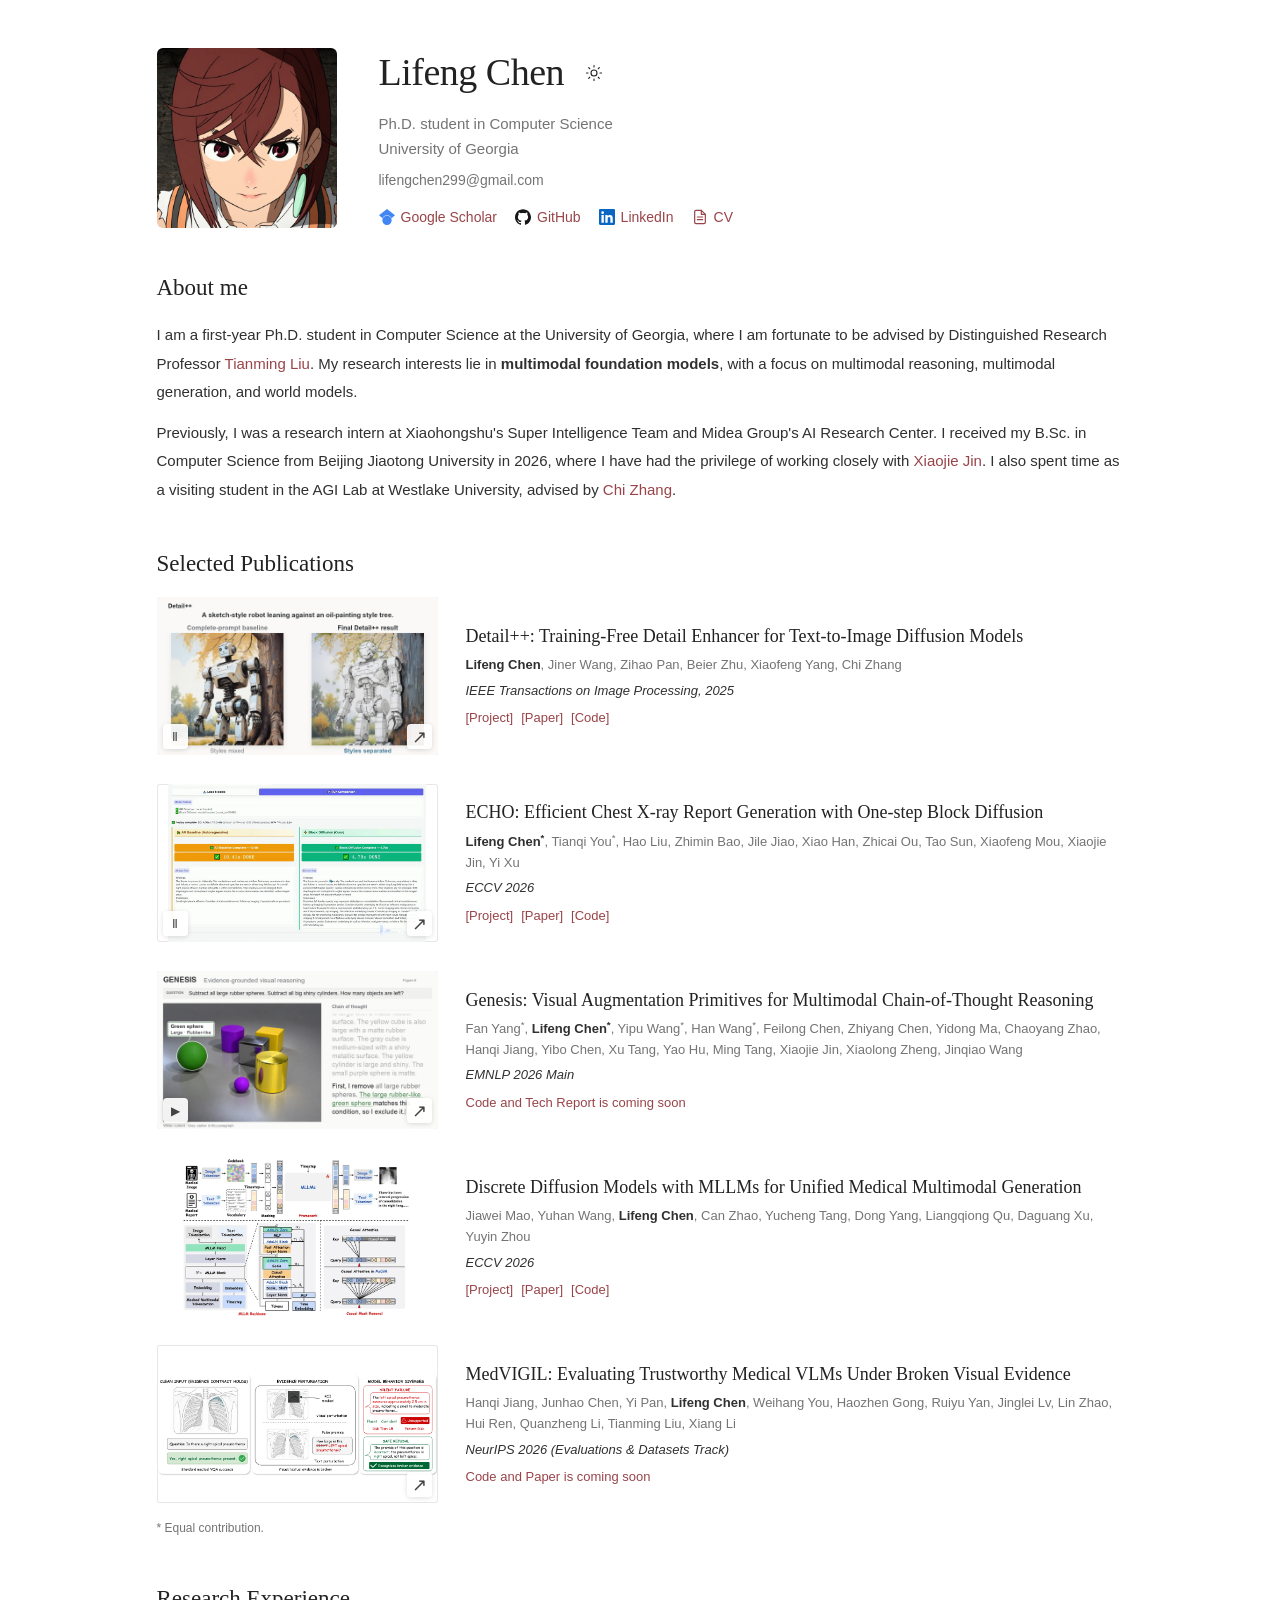
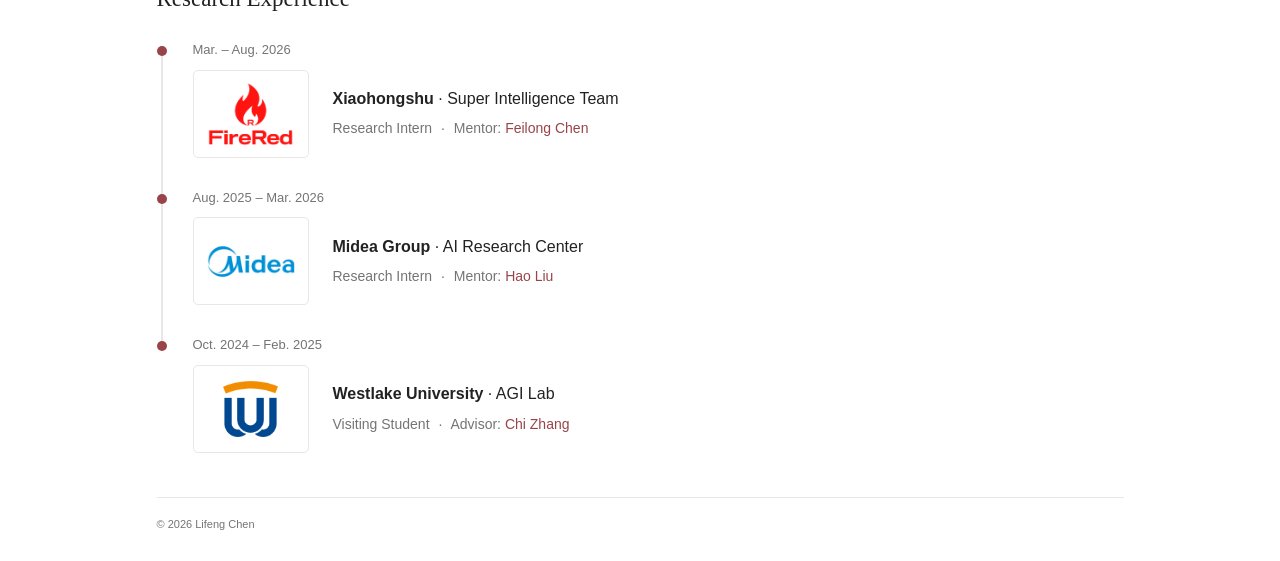
==== commit 14083879: "Remove publication venue badges" ====
--- a/index.html
+++ b/index.html
@@ -15,7 +15,7 @@
   <link rel="icon" href="assets/favicon-cat.ico" type="image/x-icon" sizes="16x16 32x32 48x48">
   <link rel="icon" href="assets/favicon-cat-32.png" type="image/png" sizes="32x32">
   <link rel="apple-touch-icon" href="assets/favicon-cat-180.png" sizes="180x180">
-  <link rel="stylesheet" href="style.css?v=20261006-9">
+  <link rel="stylesheet" href="style.css?v=20261006-10">
   <script src="theme.js" defer></script>
   <script src="media.js?v=20261006-1" defer></script>
 </head>
@@ -53,13 +53,10 @@
       <h2 id="publications-title">Selected Publications</h2>
       <div class="publications">
         <article class="publication">
-          <div class="paper-visual">
-            <span class="venue-badge" aria-hidden="true">TIP 2025</span>
-            <div class="paper-figure paper-media" data-title="Detail++" data-media-type="video" data-media-src="assets/detail-demo.mp4?v=20261006-7">
-              <video class="paper-preview" muted loop playsinline preload="none" poster="assets/detail-poster.jpg?v=20261006-7" width="1280" height="720" aria-hidden="true"><source src="assets/detail-demo.mp4?v=20261006-7" type="video/mp4"></video>
-              <button class="media-open" type="button" aria-label="Watch Detail++ animation" aria-haspopup="dialog"><span class="media-expand" aria-hidden="true">↗</span></button>
-              <button class="media-toggle" type="button" aria-label="Play Detail++ preview" hidden><span aria-hidden="true">▶</span></button>
-            </div>
+          <div class="paper-figure paper-media" data-title="Detail++" data-media-type="video" data-media-src="assets/detail-demo.mp4?v=20261006-7">
+            <video class="paper-preview" muted loop playsinline preload="none" poster="assets/detail-poster.jpg?v=20261006-7" width="1280" height="720" aria-hidden="true"><source src="assets/detail-demo.mp4?v=20261006-7" type="video/mp4"></video>
+            <button class="media-open" type="button" aria-label="Watch Detail++ animation" aria-haspopup="dialog"><span class="media-expand" aria-hidden="true">↗</span></button>
+            <button class="media-toggle" type="button" aria-label="Play Detail++ preview" hidden><span aria-hidden="true">▶</span></button>
           </div>
           <div class="paper-copy">
             <h3><a href="https://detail-plus-plus.github.io/">Detail++: Training-Free Detail Enhancer for Text-to-Image Diffusion Models</a></h3>
@@ -74,13 +71,10 @@
         </article>
 
         <article class="publication">
-          <div class="paper-visual">
-            <span class="venue-badge" aria-hidden="true">ECCV 2026</span>
-            <div class="paper-figure paper-media" data-title="ECHO" data-media-type="video" data-media-src="assets/echo-demo.mp4">
-              <video class="paper-preview" muted loop playsinline preload="none" poster="assets/echo-poster.jpg" width="1006" height="614" aria-hidden="true"><source src="assets/echo-demo.mp4" type="video/mp4"></video>
-              <button class="media-open" type="button" aria-label="Watch ECHO demo" aria-haspopup="dialog"><span class="media-expand" aria-hidden="true">↗</span></button>
-              <button class="media-toggle" type="button" aria-label="Play ECHO preview" hidden><span aria-hidden="true">▶</span></button>
-            </div>
+          <div class="paper-figure paper-media" data-title="ECHO" data-media-type="video" data-media-src="assets/echo-demo.mp4">
+            <video class="paper-preview" muted loop playsinline preload="none" poster="assets/echo-poster.jpg" width="1006" height="614" aria-hidden="true"><source src="assets/echo-demo.mp4" type="video/mp4"></video>
+            <button class="media-open" type="button" aria-label="Watch ECHO demo" aria-haspopup="dialog"><span class="media-expand" aria-hidden="true">↗</span></button>
+            <button class="media-toggle" type="button" aria-label="Play ECHO preview" hidden><span aria-hidden="true">▶</span></button>
           </div>
           <div class="paper-copy">
             <h3><a href="https://echo-midea-airc.github.io/">ECHO: Efficient Chest X-ray Report Generation with One-step Block Diffusion</a></h3>
@@ -95,13 +89,10 @@
         </article>
 
         <article class="publication">
-          <div class="paper-visual">
-            <span class="venue-badge" aria-hidden="true">EMNLP 2026 Main</span>
-            <div class="paper-figure paper-media" data-title="GENESIS · Visual reasoning" data-media-type="video" data-media-src="assets/genesis-demo.mp4?v=20261006-10">
-              <video class="paper-preview" muted loop playsinline preload="none" poster="assets/genesis-poster.jpg?v=20261006-10" width="1280" height="720" aria-hidden="true"><source src="assets/genesis-demo.mp4?v=20261006-10" type="video/mp4"></video>
-              <button class="media-open" type="button" aria-label="Watch GENESIS visual reasoning animation" aria-haspopup="dialog"><span class="media-expand" aria-hidden="true">↗</span></button>
-              <button class="media-toggle" type="button" aria-label="Play GENESIS preview" hidden><span aria-hidden="true">▶</span></button>
-            </div>
+          <div class="paper-figure paper-media" data-title="GENESIS · Visual reasoning" data-media-type="video" data-media-src="assets/genesis-demo.mp4?v=20261006-10">
+            <video class="paper-preview" muted loop playsinline preload="none" poster="assets/genesis-poster.jpg?v=20261006-10" width="1280" height="720" aria-hidden="true"><source src="assets/genesis-demo.mp4?v=20261006-10" type="video/mp4"></video>
+            <button class="media-open" type="button" aria-label="Watch GENESIS visual reasoning animation" aria-haspopup="dialog"><span class="media-expand" aria-hidden="true">↗</span></button>
+            <button class="media-toggle" type="button" aria-label="Play GENESIS preview" hidden><span aria-hidden="true">▶</span></button>
           </div>
           <div class="paper-copy">
             <h3>Genesis: Visual Augmentation Primitives for Multimodal Chain-of-Thought Reasoning</h3>
@@ -112,12 +103,9 @@
         </article>
 
         <article class="publication">
-          <div class="paper-visual">
-            <span class="venue-badge" aria-hidden="true">ECCV 2026</span>
-            <a class="paper-figure" href="https://jwmao1.github.io/MeDiM_web/" aria-label="MeDiM project page">
-              <img src="assets/medim.webp" alt="MeDiM framework for unified medical image and report generation" width="720" height="497" loading="lazy">
-            </a>
-          </div>
+          <a class="paper-figure" href="https://jwmao1.github.io/MeDiM_web/" aria-label="MeDiM project page">
+            <img src="assets/medim.webp" alt="MeDiM framework for unified medical image and report generation" width="720" height="497" loading="lazy">
+          </a>
           <div class="paper-copy">
             <h3><a href="https://jwmao1.github.io/MeDiM_web/">Discrete Diffusion Models with MLLMs for Unified Medical Multimodal Generation</a></h3>
             <p class="authors">Jiawei Mao, Yuhan Wang, <strong>Lifeng Chen</strong>, Can Zhao, Yucheng Tang, Dong Yang, Liangqiong Qu, Daguang Xu, Yuyin Zhou</p>
@@ -131,12 +119,9 @@
         </article>
 
         <article class="publication">
-          <div class="paper-visual">
-            <span class="venue-badge" aria-hidden="true">NeurIPS 2026</span>
-            <div class="paper-figure paper-media" data-title="MedVIGIL" data-media-type="image" data-media-src="assets/medvigil-motivation.webp" data-media-alt="MedVIGIL motivation: clean evidence, visual and textual evidence perturbation, and silent failure versus safe refusal">
-              <img src="assets/medvigil-motivation.webp" alt="MedVIGIL motivation: broken visual or textual evidence can cause confident unsupported answers, while trustworthy models recognize the problem" width="3924" height="1448" loading="lazy">
-              <button class="media-open" type="button" aria-label="Enlarge MedVIGIL motivation figure" aria-haspopup="dialog"><span class="media-expand" aria-hidden="true">↗</span></button>
-            </div>
+          <div class="paper-figure paper-media" data-title="MedVIGIL" data-media-type="image" data-media-src="assets/medvigil-motivation.webp" data-media-alt="MedVIGIL motivation: clean evidence, visual and textual evidence perturbation, and silent failure versus safe refusal">
+            <img src="assets/medvigil-motivation.webp" alt="MedVIGIL motivation: broken visual or textual evidence can cause confident unsupported answers, while trustworthy models recognize the problem" width="3924" height="1448" loading="lazy">
+            <button class="media-open" type="button" aria-label="Enlarge MedVIGIL motivation figure" aria-haspopup="dialog"><span class="media-expand" aria-hidden="true">↗</span></button>
           </div>
           <div class="paper-copy">
             <h3>MedVIGIL: Evaluating Trustworthy Medical VLMs Under Broken Visual Evidence</h3>
--- a/style.css
+++ b/style.css
@@ -61,8 +61,6 @@
 #about p { line-height: 1.9; }
 .publications { display: grid; gap: 29px; }
 .publication { display: grid; grid-template-columns: 281px minmax(0, 1fr); gap: 28px; align-items: center; }
-.paper-visual { display: flex; flex-direction: column; align-items: flex-start; gap: 7px; min-width: 0; }
-.venue-badge { display: inline-block; max-width: 100%; padding: 3px 9px; border-radius: 3px; background: #994449; color: #fff; font-size: 11px; font-weight: 600; line-height: 18px; letter-spacing: .02em; }
 .paper-figure, .paper-wordmark { position: relative; width: 100%; aspect-ratio: 16 / 9; min-width: 0; border-radius: 3px; }
 .paper-figure { display: flex; align-items: center; justify-content: center; background: #fff; }
 .paper-figure img, .paper-figure video, .paper-wordmark img, .paper-wordmark video { position: absolute; inset: 0; display: block; width: 100%; height: 100%; object-fit: contain; border-radius: inherit; }
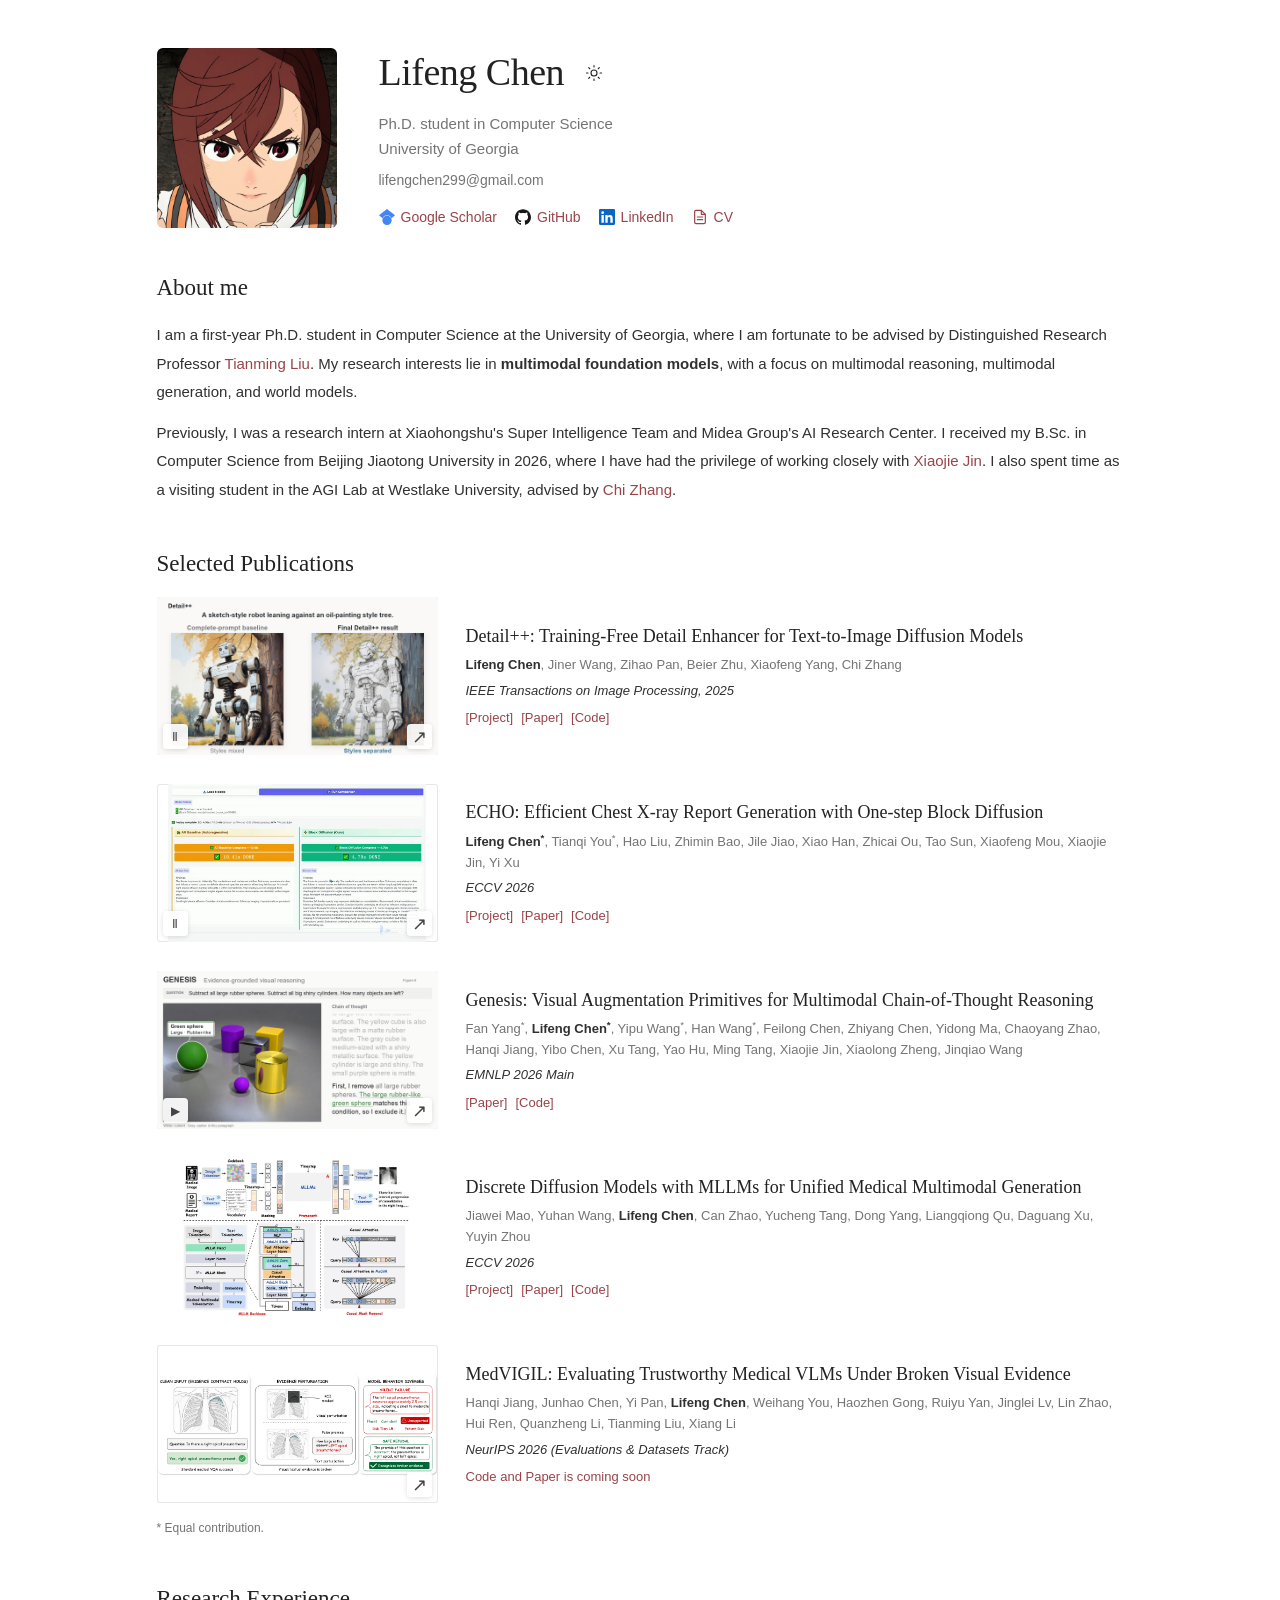
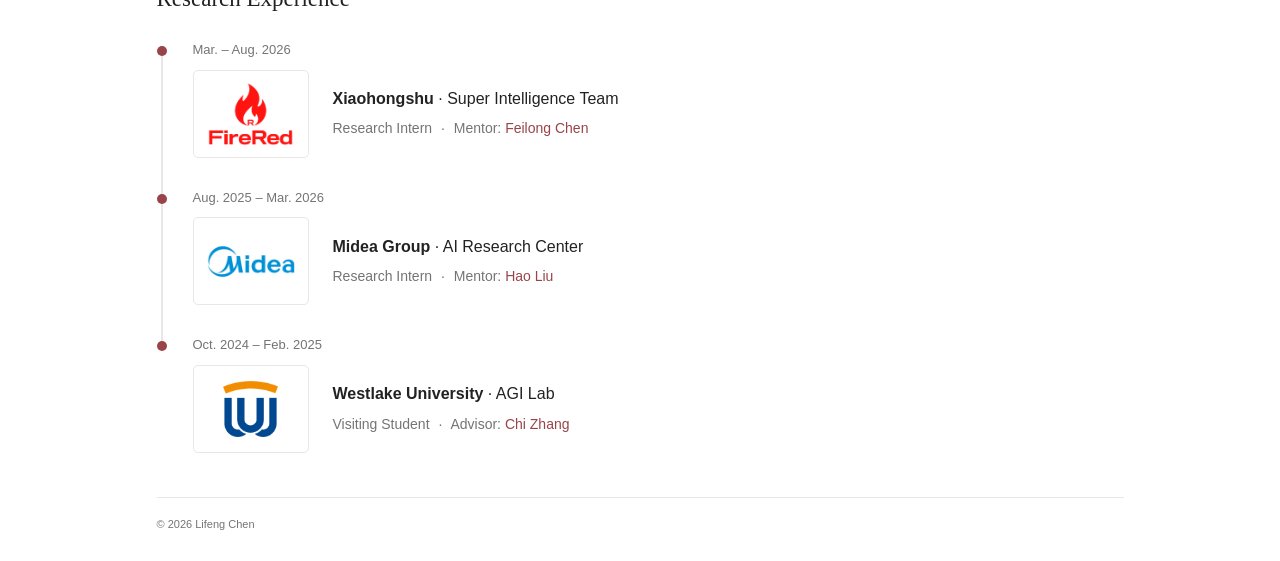
==== commit f07541d4: "Add released Genesis paper and code links" ====
--- a/index.html
+++ b/index.html
@@ -6,11 +6,11 @@
   <meta name="color-scheme" content="light dark">
   <meta name="description" content="Lifeng Chen is a Computer Science Ph.D. student at the University of Georgia, researching multimodal foundation models, multimodal reasoning and generation, and world models.">
   <meta property="og:type" content="website">
-  <meta property="og:title" content="Lifeng Chen">
+  <meta property="og:title" content="Lifeng Chen | Academic Homepage">
   <meta property="og:description" content="Computer Science Ph.D. student at the University of Georgia. Multimodal foundation models, reasoning and generation, and world models.">
   <meta property="og:url" content="https://clf28.github.io/">
   <meta property="og:image" content="https://clf28.github.io/assets/profile-anime.webp">
-  <title>Lifeng Chen</title>
+  <title>Lifeng Chen | Academic Homepage</title>
   <link rel="canonical" href="https://clf28.github.io/">
   <link rel="icon" href="assets/favicon-cat.ico" type="image/x-icon" sizes="16x16 32x32 48x48">
   <link rel="icon" href="assets/favicon-cat-32.png" type="image/png" sizes="32x32">
@@ -95,10 +95,13 @@
             <button class="media-toggle" type="button" aria-label="Play GENESIS preview" hidden><span aria-hidden="true">▶</span></button>
           </div>
           <div class="paper-copy">
-            <h3>Genesis: Visual Augmentation Primitives for Multimodal Chain-of-Thought Reasoning</h3>
+            <h3><a href="https://arxiv.org/pdf/2610.15565">Genesis: Visual Augmentation Primitives for Multimodal Chain-of-Thought Reasoning</a></h3>
             <p class="authors">Fan Yang<sup>*</sup>, <strong>Lifeng Chen<sup>*</sup></strong>, Yipu Wang<sup>*</sup>, Han Wang<sup>*</sup>, Feilong Chen, Zhiyang Chen, Yidong Ma, Chaoyang Zhao, Hanqi Jiang, Yibo Chen, Xu Tang, Yao Hu, Ming Tang, Xiaojie Jin, Xiaolong Zheng, Jinqiao Wang</p>
             <p class="venue">EMNLP 2026 Main</p>
-            <p class="paper-links paper-status">Code and Tech Report is coming soon</p>
+            <nav class="paper-links" aria-label="Genesis resources">
+              <a href="https://arxiv.org/pdf/2610.15565">[Paper]</a>
+              <a href="https://github.com/CauchyFanUpdate/gensis#dataset">[Code]</a>
+            </nav>
           </div>
         </article>
 
